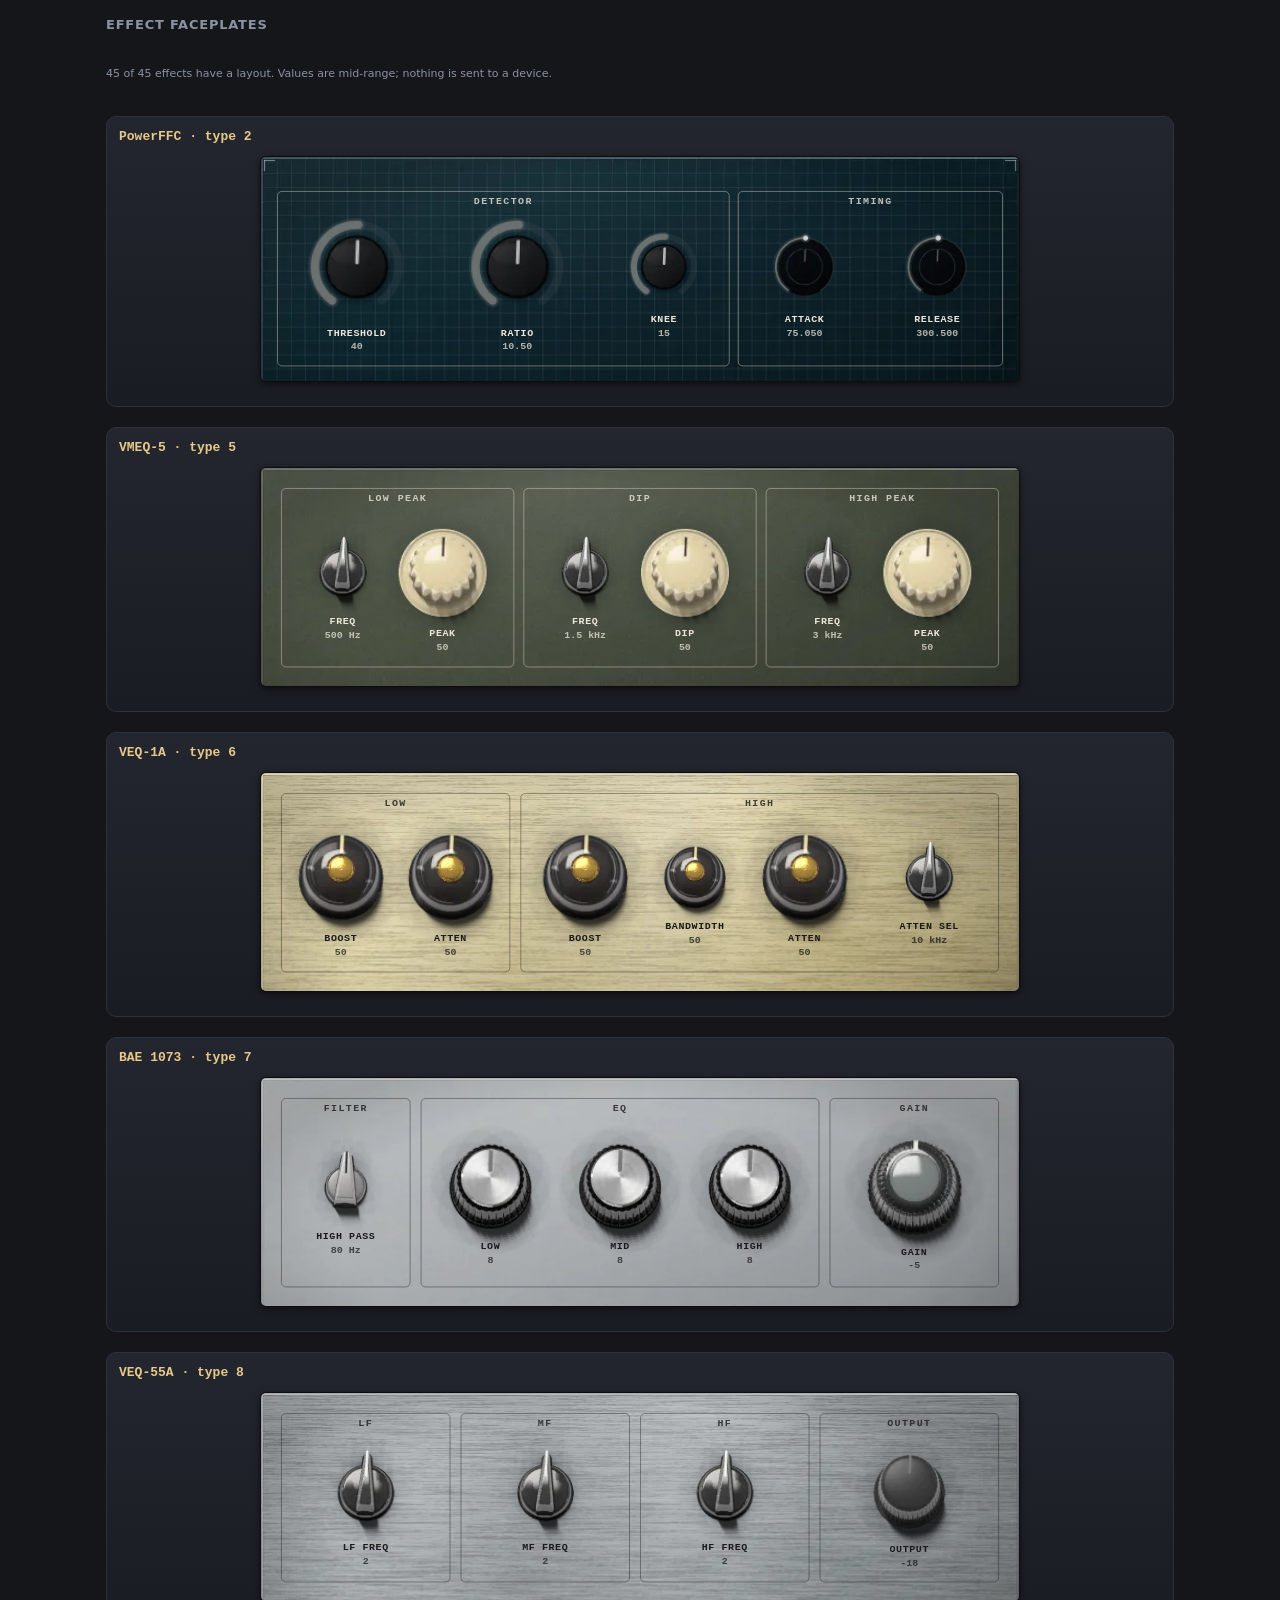
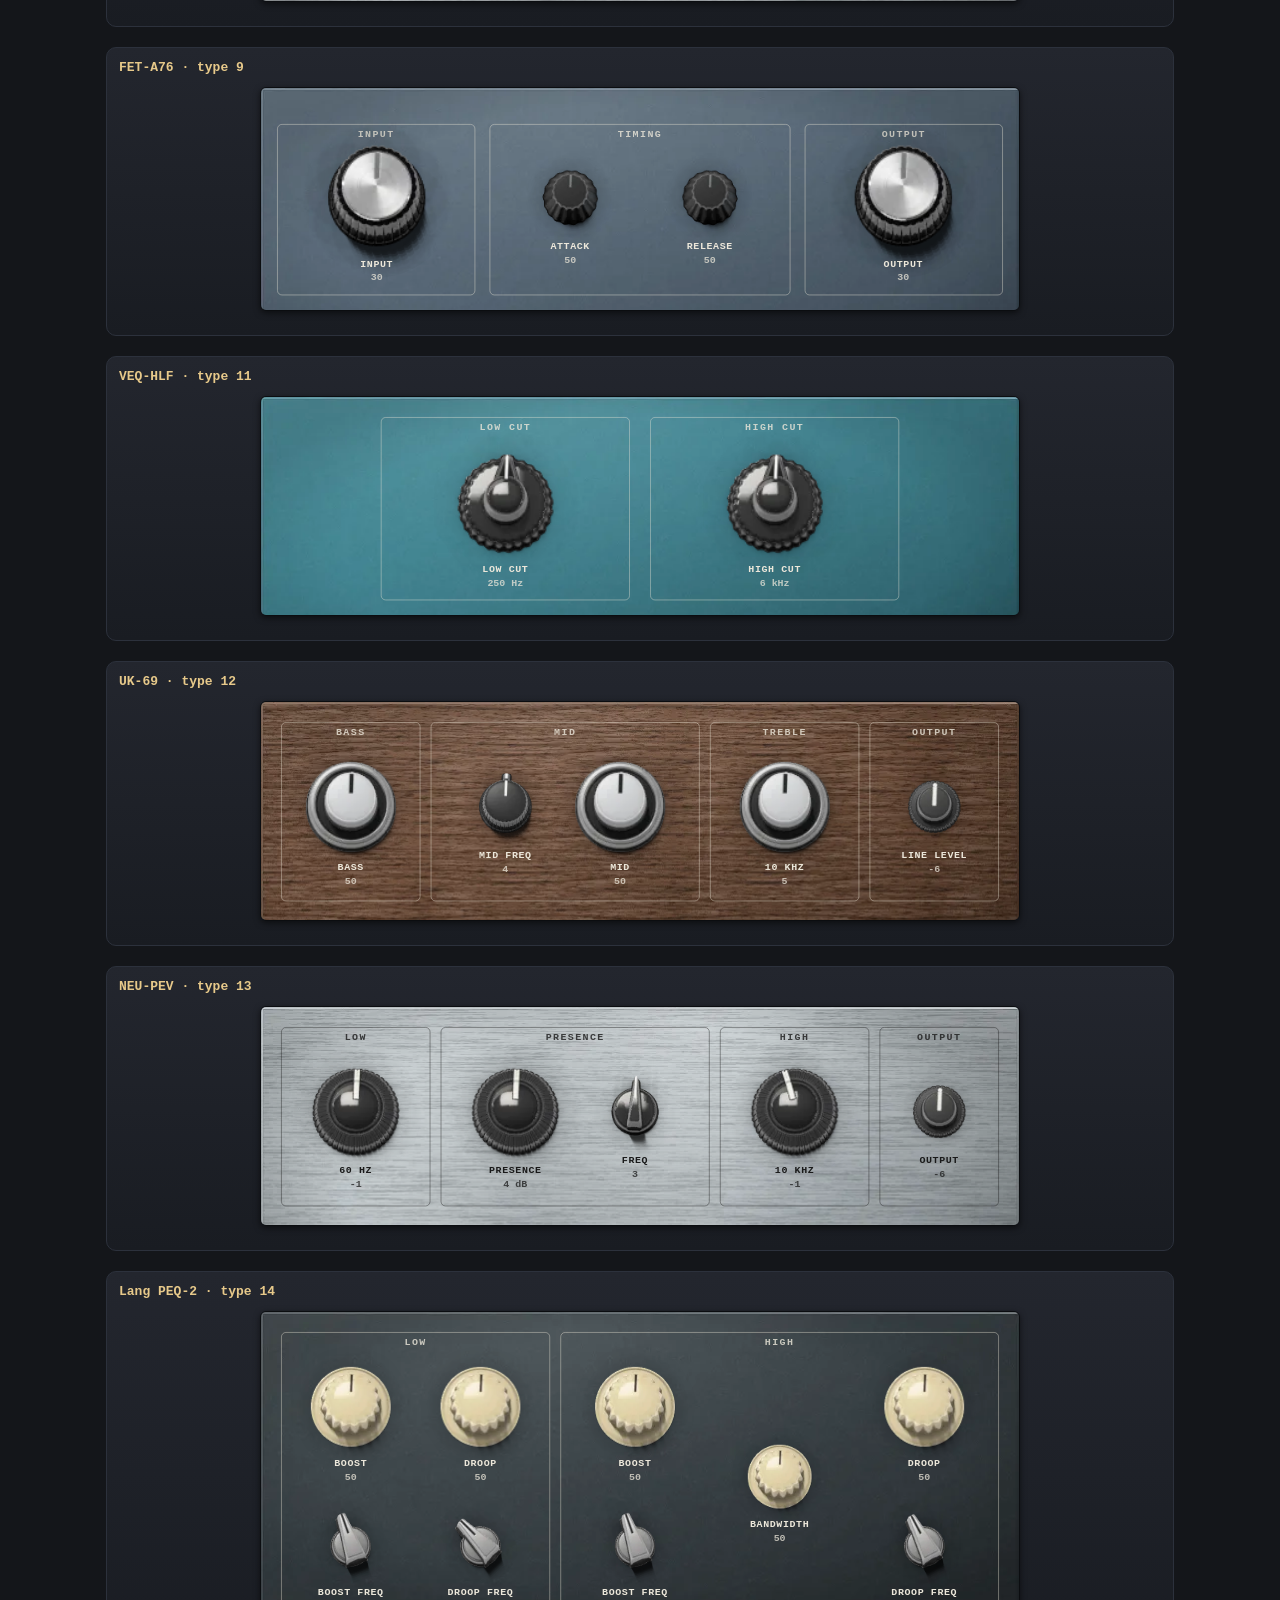
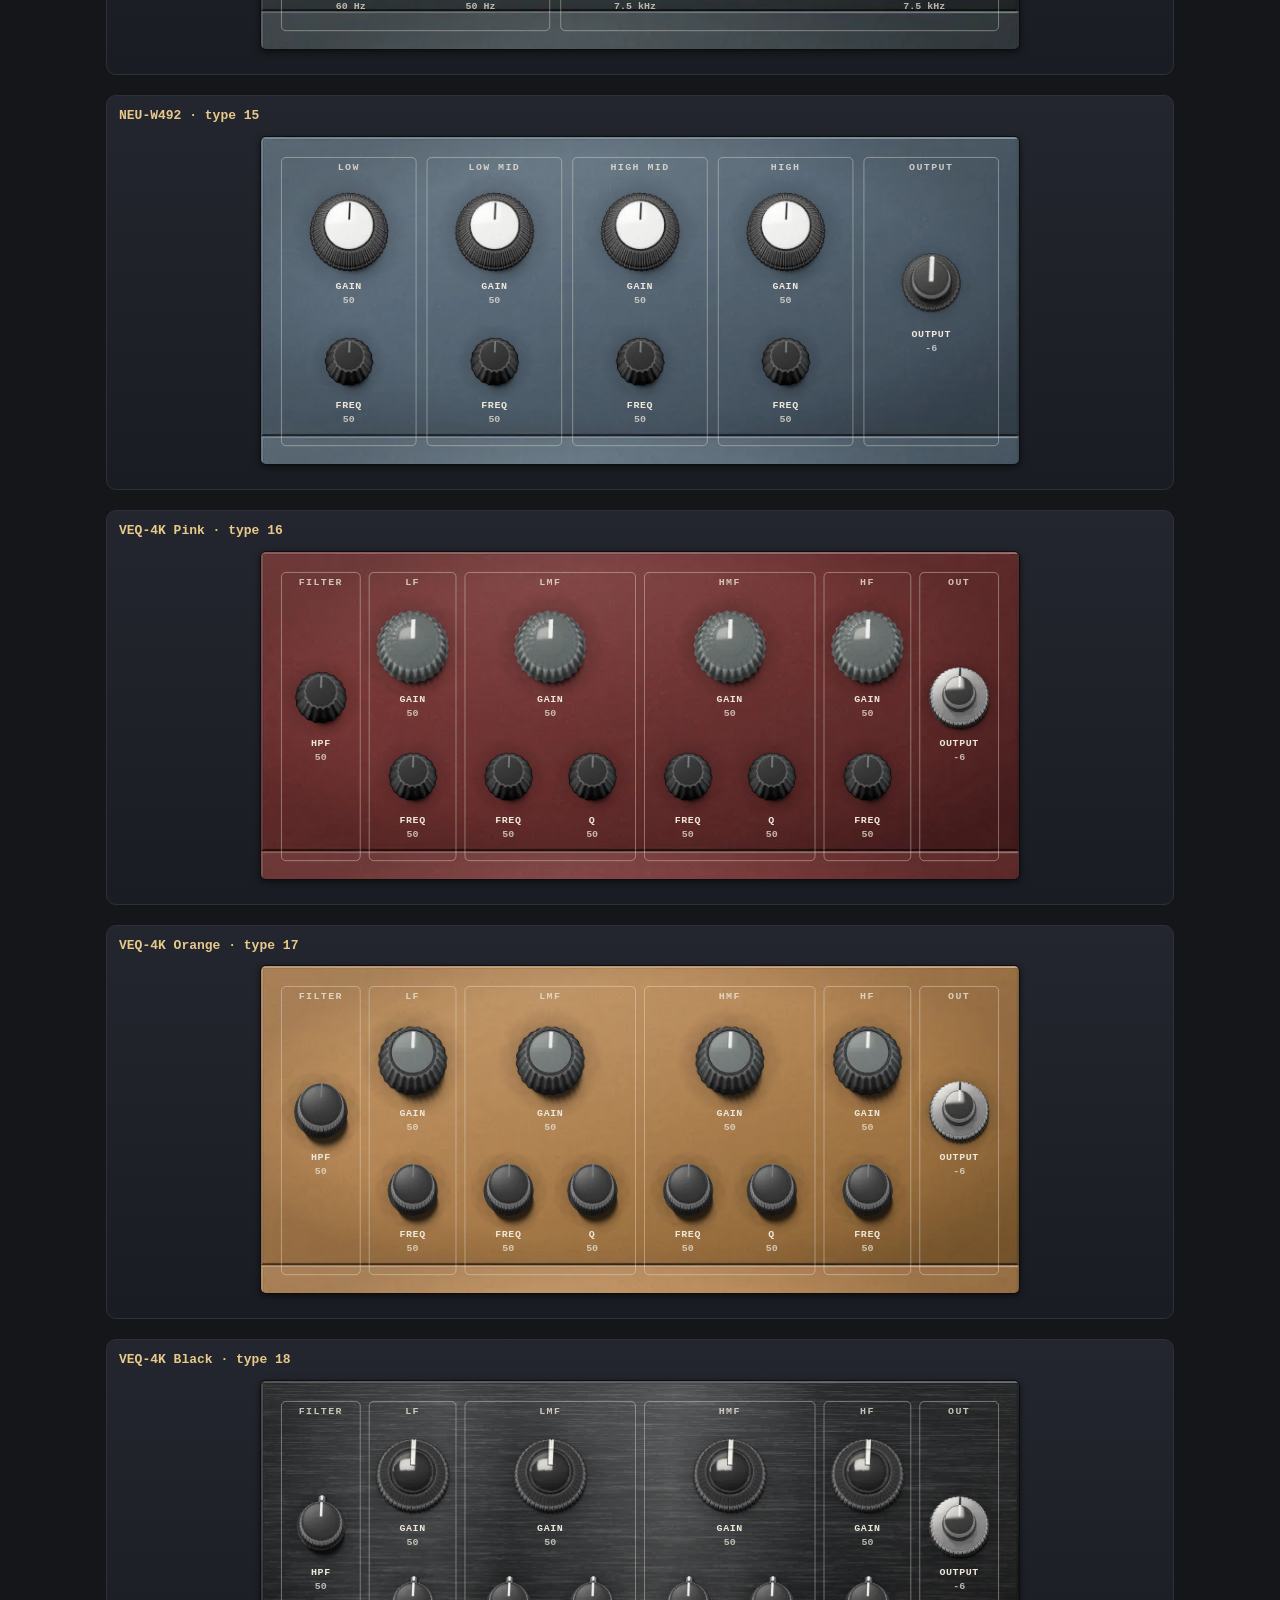
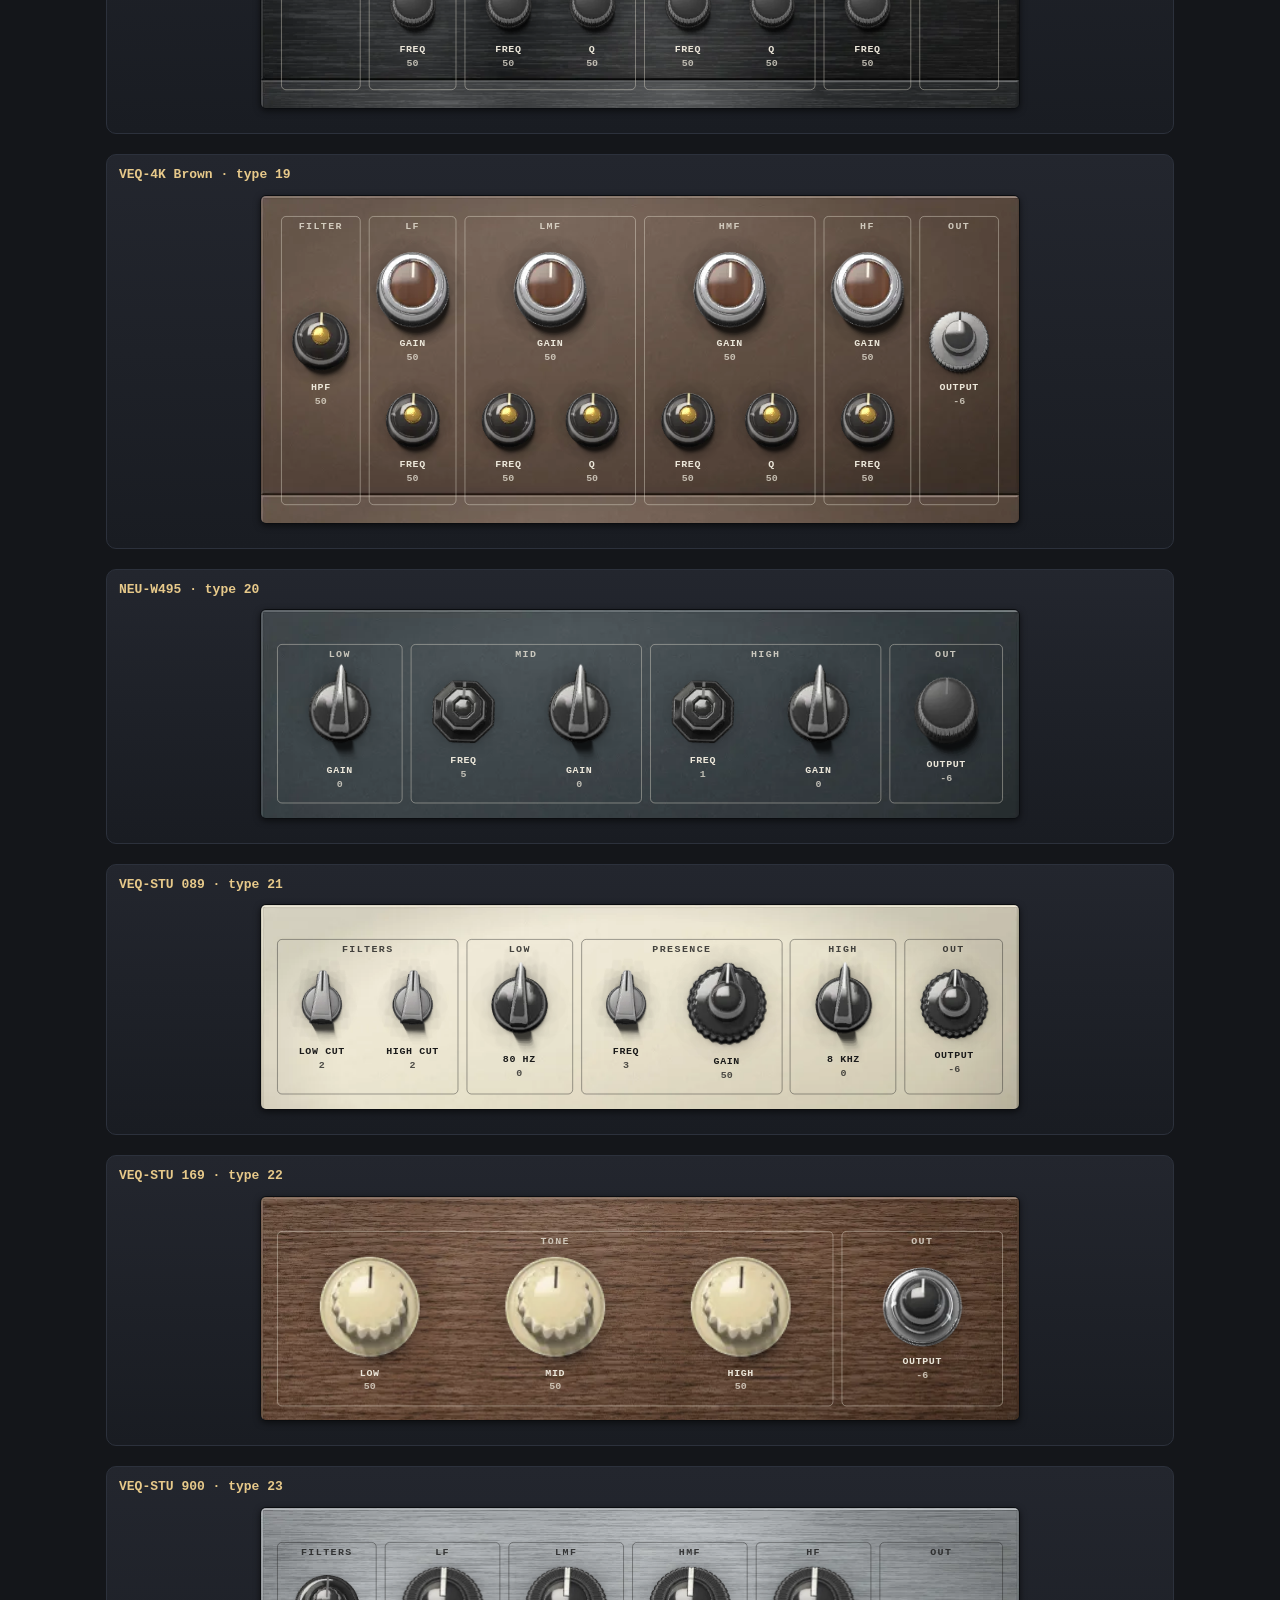
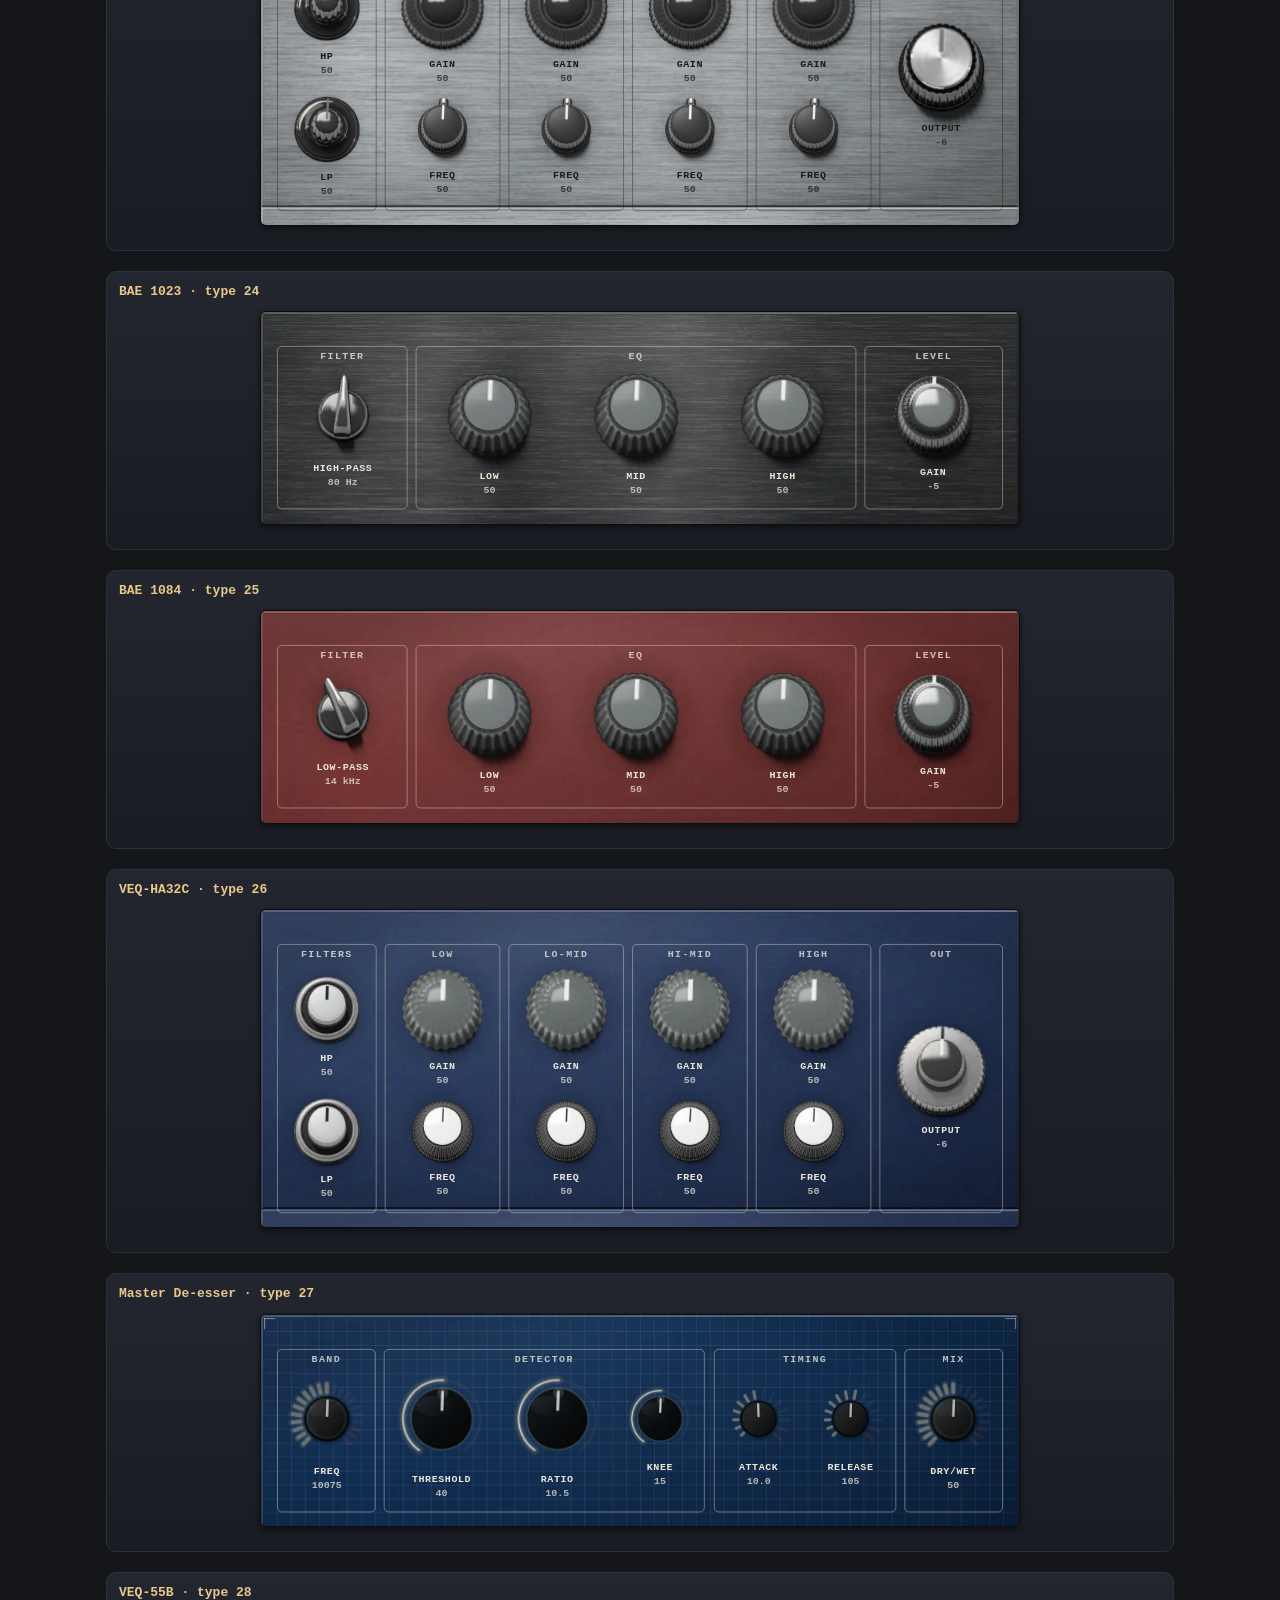
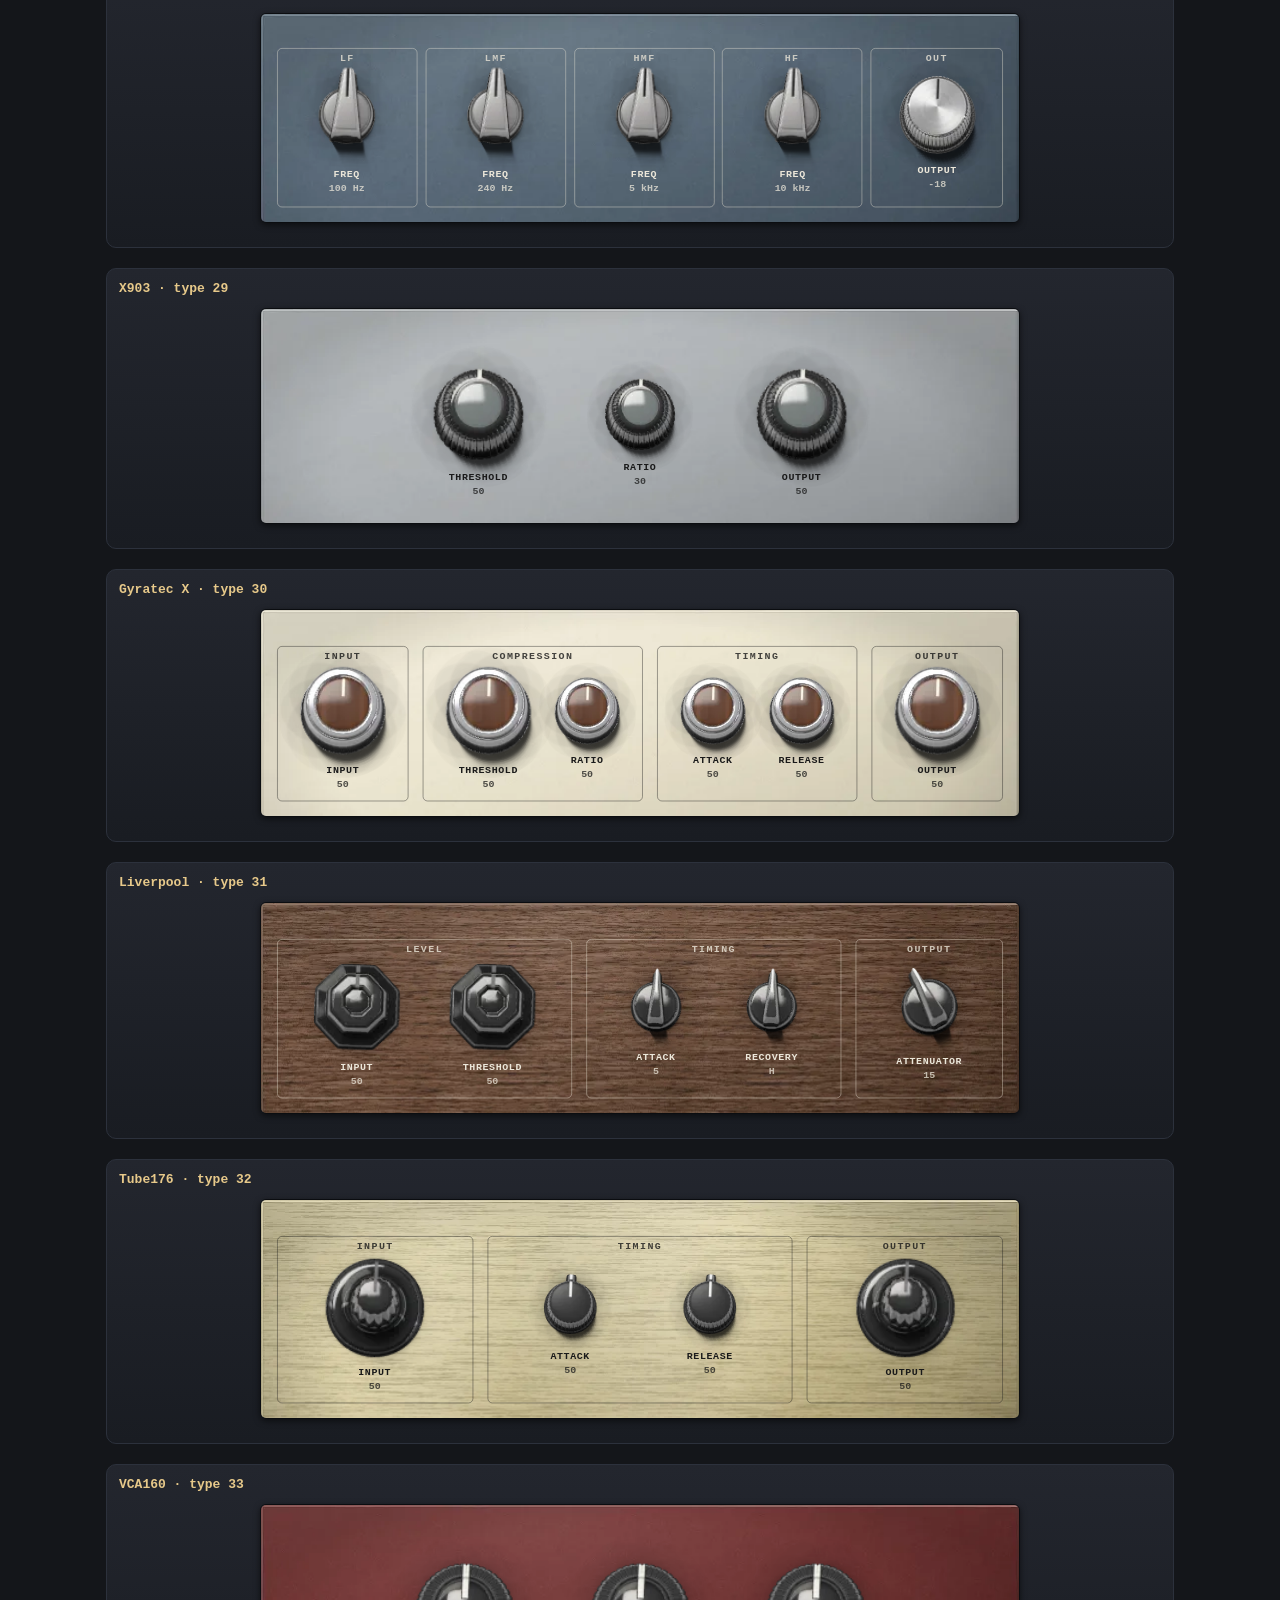
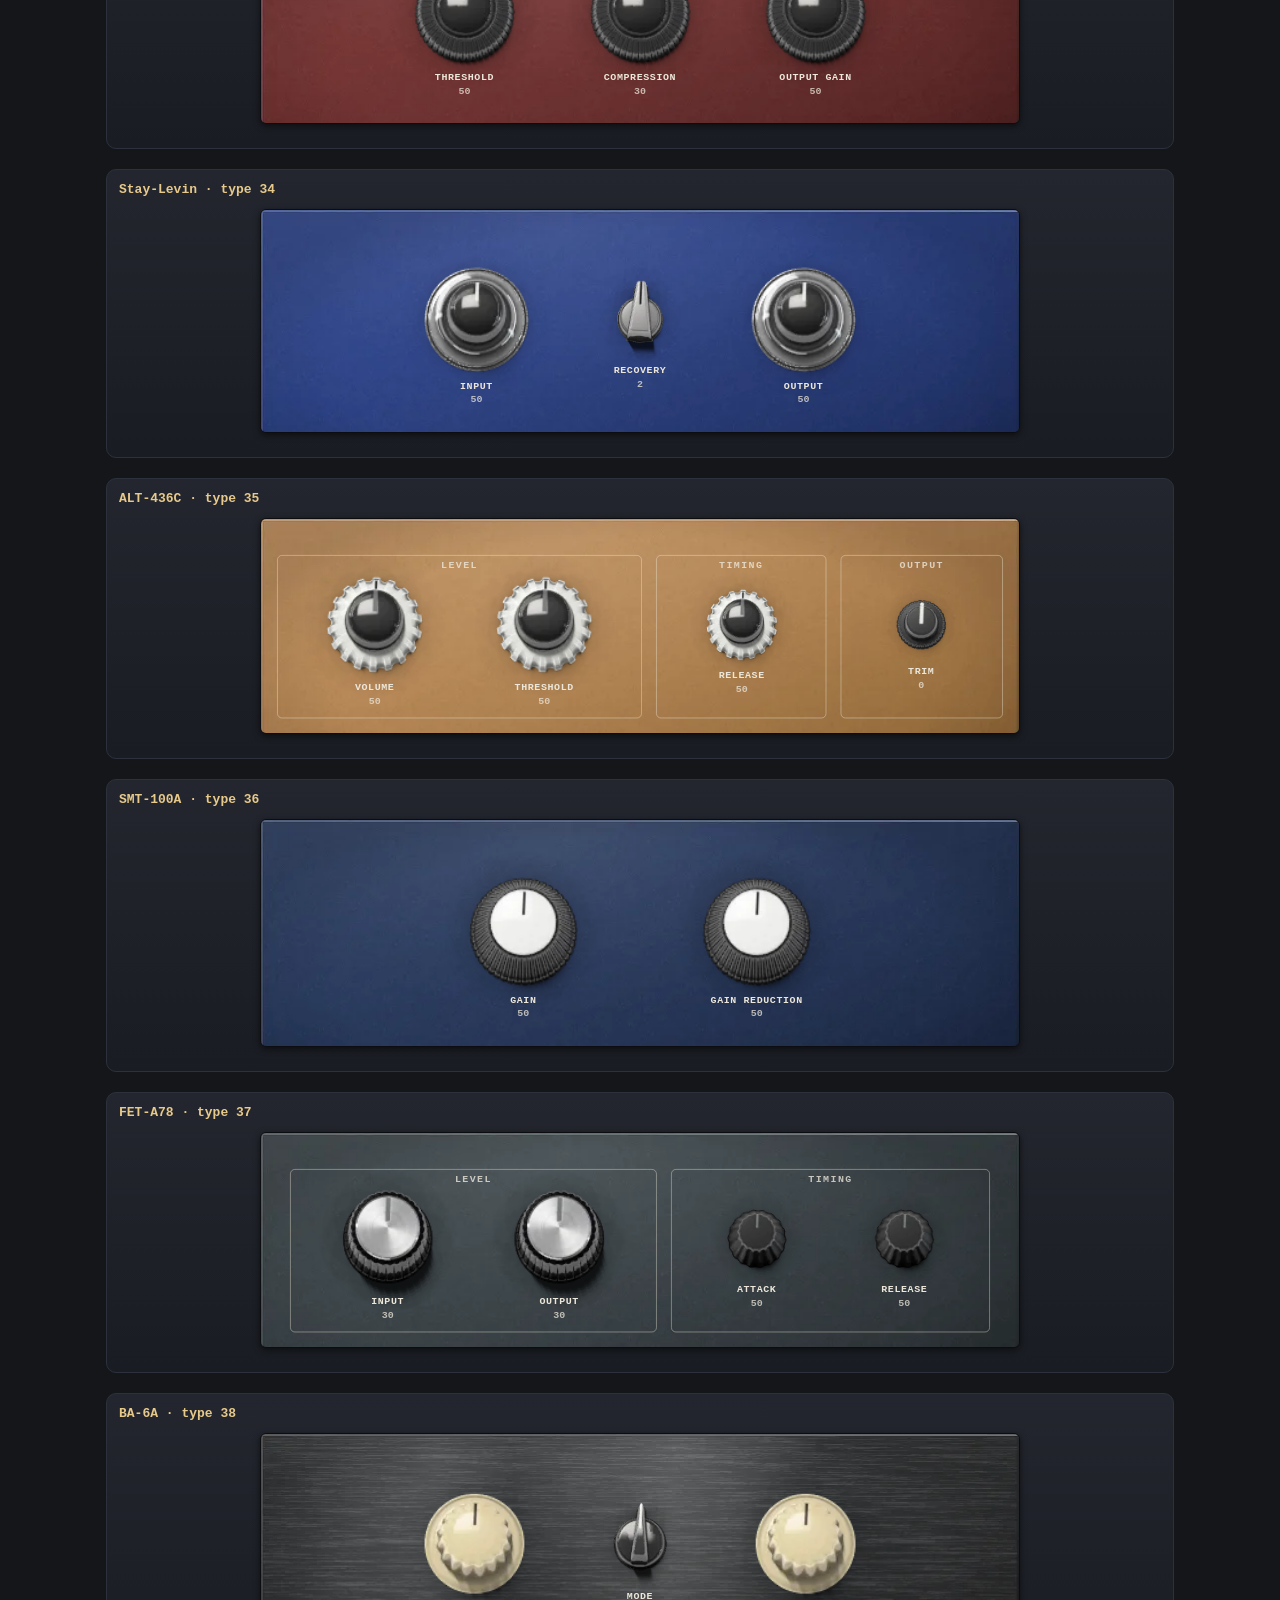
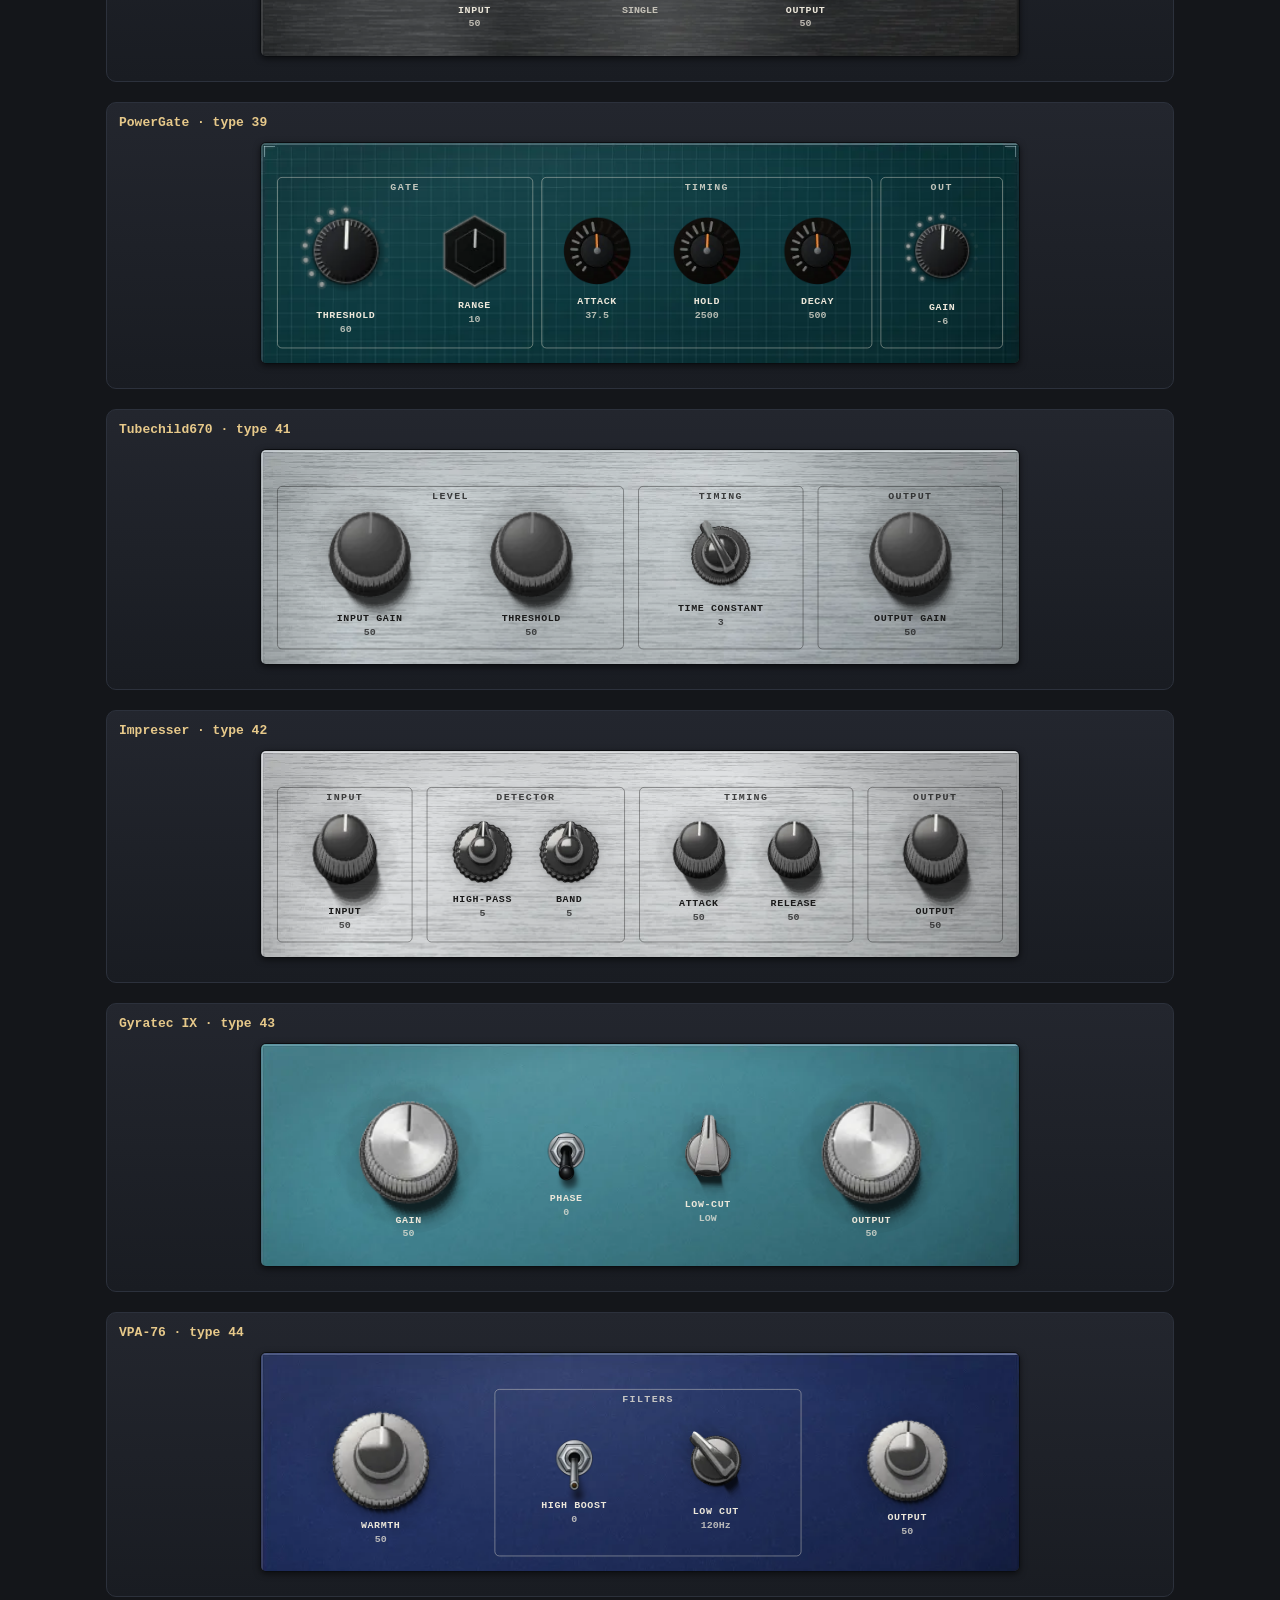
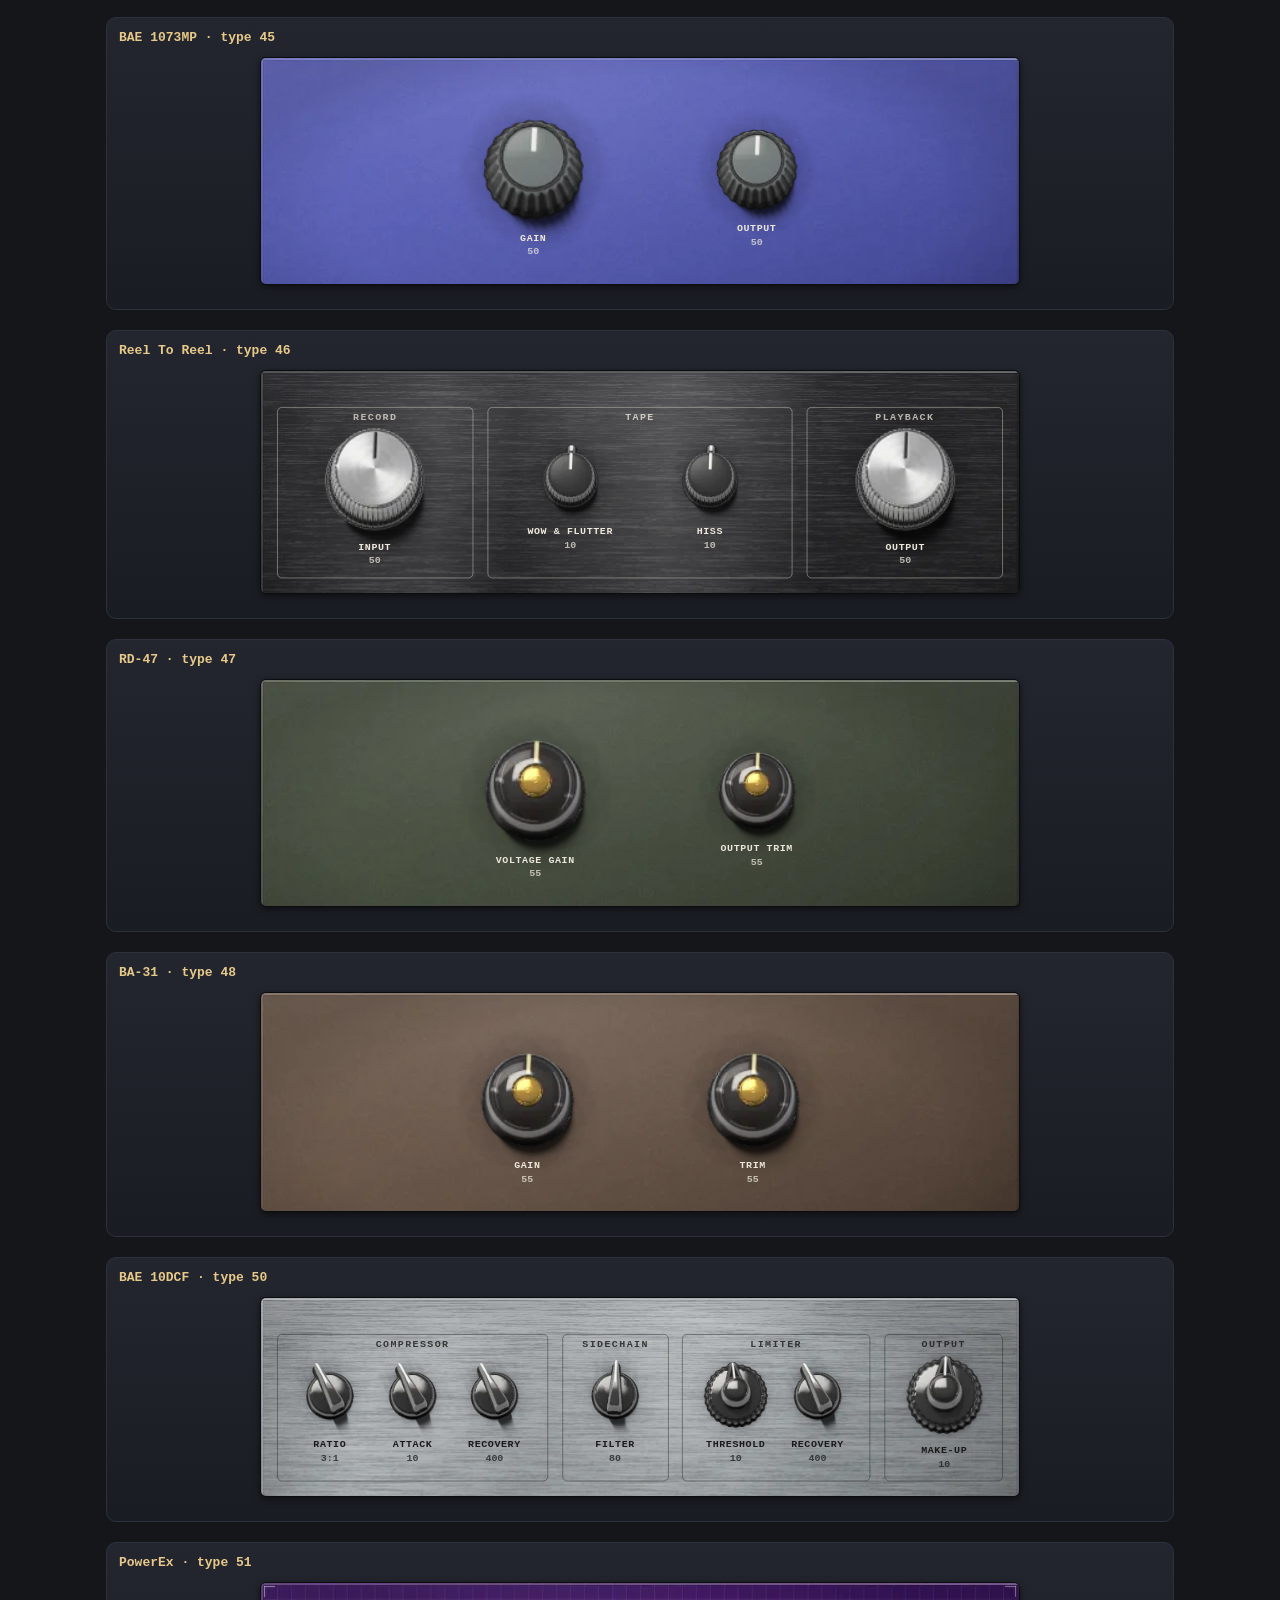
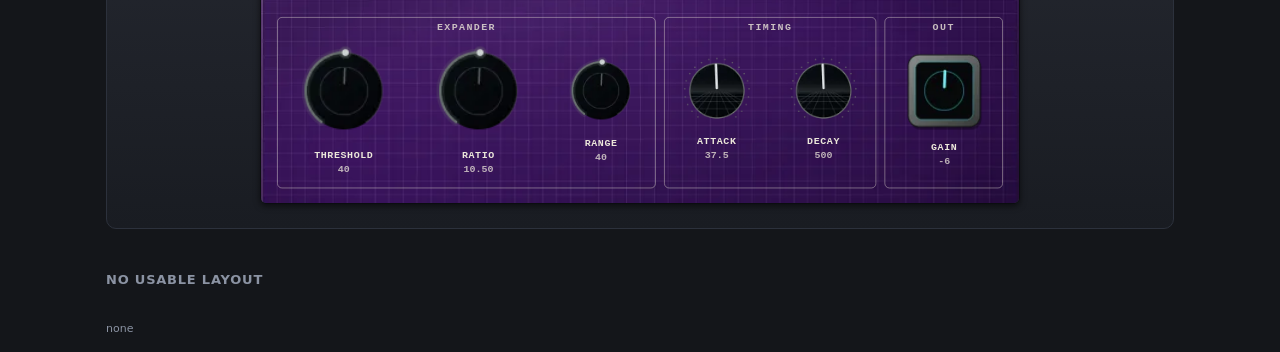
==== webui/static/faceplate/preview.html @ 8cd92158 "webui: hardware-style faceplates for the 45 mapped Discrete 4 effects Knob, switch and plate sprites" ====
<!doctype html>
<html lang="en">
<head>
<meta charset="utf-8">
<meta name="viewport" content="width=device-width, initial-scale=1">
<title>Effect faceplates preview</title>
<link rel="stylesheet" href="../app.css">
<style>
  main { max-width:1100px; margin:0 auto; padding:16px; }
  .preview-item { margin-bottom:20px; }
  .preview-item h3 small, .preview-missing { color:var(--warn); font:600 11px/1.4 ui-monospace,monospace; }
</style>
</head>
<body>
<!-- Design review without hardware: serve webui/static with any static file server and open
     faceplate/preview.html. Data: tools/make_faceplate_preview_data.py. Nothing is sent anywhere. -->
<main>
  <h2 class="sechd">Effect faceplates</h2>
  <p class="hint" id="summary">Loading…</p>
  <div id="plates"></div>
  <h2 class="sechd">No usable layout</h2>
  <p class="hint" id="missing"></p>
</main>
<script src="../ui/faceplate.js"></script>
<script>
(async () => {
  const summary = document.getElementById('summary');
  const data = await faceplateFile('preview-data.json');
  if (!data) { summary.textContent = 'preview-data.json is missing: run tools/make_faceplate_preview_data.py.'; return; }
  const missing = [];
  let drawn = 0;
  for (const effect of Object.values(data).sort((a, b) => a.type - b.type)) {
    const face = await loadFaceplate(effect.type);
    if (!face) { missing.push(`${effect.label} (${effect.type})`); continue; }
    const item = document.createElement('div');
    item.className = 'insert-params preview-item';
    item.innerHTML = '<div class="insert-params-hd"><h3></h3></div><div></div>';
    const title = item.querySelector('h3');
    title.textContent = `${face.layout.title || effect.label} · type ${effect.type}`;
    const covered = renderFaceplate(item.lastChild, face, effect.fields,
      (key, value) => { title.dataset.last = `${key} = ${value}`; });
    const left = effect.fields.filter(field => !covered.has(field.key)).map(field => field.key);
    if (left.length) {
      const note = document.createElement('small');
      note.textContent = `  not in the layout (plain knobs in the app): ${left.join(', ')}`;
      title.append(note);
    }
    document.getElementById('plates').append(item);
    drawn++;
  }
  summary.textContent = `${drawn} of ${Object.keys(data).length} effects have a layout. Values are mid-range; nothing is sent to a device.`;
  document.getElementById('missing').textContent = missing.join(' · ') || 'none';
})();
</script>
</body>
</html>
---- webui/static/app.css ----
:root { color-scheme: dark; --bg:#14161a; --panel:#1e2128; --panel2:#181b21; --line:#2c313c;
          --fg:#e7e9ee; --dim:#8b93a3; --accent:#4a9eff;
          --meter:#3ecf8e; --warn:#f1c40f; --orange:#f5911e; --clip:#ff5d5d;
          --mix1:#f5911e; --mix2:#ef72ae; --mix3:#c7d64a; --mix4:#8da4ff; }
  * { box-sizing: border-box; }
  body { margin:0; background:var(--bg); color:var(--fg);
         font:14px/1.4 system-ui,-apple-system,Segoe UI,Roboto,sans-serif; }
  header { padding:12px 16px; border-bottom:1px solid var(--line);
           display:flex; align-items:center; gap:12px; position:sticky; top:0; background:var(--bg); z-index:5; }
  header h1 { font-size:15px; margin:0; font-weight:600; }
  #status { font-size:12px; color:var(--dim); display:flex; align-items:center; gap:6px; }
  #status::before { content:""; width:8px; height:8px; border-radius:50%; background:var(--dim); }
  #status.online { color:var(--meter); }
  #status.online::before { background:var(--meter); }
  #status.offline { color:var(--clip); }
  #status.offline::before { background:var(--clip); }
  /* ---- device clock bar (sample rate + clock source, next to the gear) ---- */
  #clockbar { display:flex; align-items:center; gap:10px; flex:0 0 auto; }
  #clockbar label { display:flex; align-items:center; gap:5px; font-size:11px;
                    color:var(--dim); text-transform:uppercase; letter-spacing:.04em; }
  #clockbar select { background:#0e1116; color:var(--fg); border:1px solid var(--line);
                     border-radius:4px; padding:3px 6px; font-size:12px; cursor:pointer; }
  #clockbar select.stuck { border-color:var(--warn); color:var(--warn); }
  #messagesbtn { position:relative; border:1px solid var(--line); border-radius:4px;
                 background:#171a20; color:var(--dim); padding:4px 7px; font-size:11px; cursor:pointer; }
  #messagesbtn.has { color:var(--warn); border-color:var(--warn); }
  #messagespanel { position:fixed; z-index:30; top:44px; right:10px; width:min(440px,calc(100vw - 20px));
                   max-height:calc(100vh - 58px); overflow:auto; background:var(--panel); border:1px solid var(--line);
                   border-radius:7px; box-shadow:0 12px 32px #0009; }
  .messages-hd { display:flex; align-items:center; gap:8px; padding:9px 10px; border-bottom:1px solid var(--line); }
  .messages-hd strong { font-size:12px; } .messages-hd button { margin-left:auto; }
  .message { padding:9px 10px; border-bottom:1px solid #252a33; font-size:12px; line-height:1.45; }
  .message:last-child { border-bottom:0; } .message b { color:var(--warn); }
  .message code { display:inline-block; margin:2px 0; background:#0e1116; color:var(--fg); padding:2px 5px;
                  border-radius:3px; font:11px ui-monospace,monospace; white-space:pre-wrap; word-break:break-all; }
  /* ---- profile-driven protocol readbacks ---------------------------- */
  #readbacks { display:grid; grid-template-columns:repeat(auto-fit,minmax(270px,1fr)); gap:10px; }
  .rbcard { min-width:0; background:var(--panel2); border:1px solid var(--line); border-radius:7px; padding:10px; }
  .rbcard h3 { display:flex; align-items:baseline; gap:7px; margin:0 0 5px; color:var(--fg); font-size:12px; }
  .rbcat { color:var(--dim); font:10px ui-monospace,monospace; }
  .rbmeta { margin:0 0 8px; color:var(--dim); font:10px/1.4 ui-monospace,monospace; }
  .rbmeta .rbsafe { color:var(--meter); } .rbmeta .rbcapture { color:var(--warn); }
  .rbnote { margin:7px 0 0; color:var(--dim); font-size:10px; line-height:1.4; }
  .rbvalues { display:flex; flex-wrap:wrap; gap:4px; }
  .rbbit { display:inline-flex; align-items:center; gap:4px; padding:3px 5px; border:1px solid var(--line);
           border-radius:4px; background:#0e1116; color:var(--dim); font:10px ui-monospace,monospace; }
  .rbbit.on { color:var(--meter); border-color:#287f5a; }
  .rbtable { width:100%; border-collapse:collapse; font:10px ui-monospace,monospace; }
  .rbtable th, .rbtable td { padding:3px 4px; border-bottom:1px solid #252a33; text-align:left; }
  .rbtable th { color:var(--dim); font-weight:400; } .rbtable td { color:var(--fg); }
  .rbtable td.num { text-align:right; font-variant-numeric:tabular-nums; }
  .rbstrips { max-height:180px; overflow:auto; border:1px solid #252a33; border-radius:4px; }
  .rbstrip { display:flex; gap:7px; padding:3px 5px; border-bottom:1px solid #252a33; font:10px ui-monospace,monospace; }
  .rbstrip:last-child { border-bottom:0; } .rbstrip > b { flex:0 0 48px; color:var(--dim); font-weight:400; }
  .rbempty { color:var(--dim); }
  main { padding:16px; display:flex; flex-direction:column; gap:22px; max-width:1200px; }
  main.offline { opacity:.45; pointer-events:none; filter:grayscale(.4); }
  h2 { font-size:13px; margin:0 0 8px; color:var(--dim); text-transform:uppercase; letter-spacing:.06em; }

  /* ---- INPUTS / ADAT / S-PDIF tabs ---- */
  .tabbar { display:flex; gap:2px; margin:0 0 12px; border-bottom:1px solid var(--line); }
  /* stack the three tab panes in one grid cell so the section keeps the height
     of the tallest pane -- switching tabs no longer shifts the content below */
  .panewrap { display:grid; }
  .panewrap > [data-pane] { grid-area:1 / 1; min-width:0; }
  .panewrap > [data-pane][hidden] { display:block; visibility:hidden; pointer-events:none; }
  .tabbtn { background:none; border:0; margin:0 0 -1px; padding:7px 14px; cursor:pointer;
            font:600 13px/1 inherit; color:var(--dim); text-transform:uppercase;
            letter-spacing:.06em; border-bottom:2px solid transparent; }
  .tabbtn:hover { color:var(--fg); }
  .tabbtn.active { color:var(--fg); border-bottom-color:var(--accent); }
  .diggrid { display:grid; grid-template-columns:repeat(8,minmax(0,1fr)); gap:12px; }
  .diggrid.narrow { grid-template-columns:repeat(auto-fill,minmax(150px,190px)); }
  h3.dsub { font-size:11px; margin:18px 0 10px; color:var(--dim); text-transform:uppercase;
            letter-spacing:.06em; border-top:1px solid var(--line); padding-top:12px; }
  .pre.dig .body, .pre.dig .btns { justify-content:center; }
  .pre.dig .btns:empty { display:none; }
  /* ADAT / S-PDIF knobs run a touch smaller than the preamp knob */
  .pre.dig .knob { width:68px; height:68px; }
  .pre.dig .knob .gv b { font-size:13px; }
  .pre.dig .knob .gv small { font-size:6px; color:#aab5c2; }
  /* the dig knob's viewBox is ~23u vs the preamp's 34u, so the ring strokes
     need scaling down to read at the same visual weight */
  .pre.dig .knob .kring-band { stroke-width:0.4; }
  .pre.dig .knob .kring-fill { stroke-width:1.1; }

  /* ---- preamp strips (see assets/PreampUI.svg) ---- */
  /* fixed 8-wide: 12 preamps read as 8 top + 4 bottom so every link pair sits
     in one row (7+5 straddled pair CH7-8); ADAT view will be 8 + 8. */
  #channels { display:grid; grid-template-columns:repeat(8,minmax(0,1fr)); gap:12px; }
  /* below 8 x 140px a strip is narrower than its knob + meter and clips them:
     keep the strip width and wrap instead (small app windows, tiled layouts) */
  @media (max-width:1240px) {
    #channels { grid-template-columns:repeat(auto-fill,minmax(140px,1fr)); }
  }
  .pre { position:relative; background:linear-gradient(180deg,#23262e,#191c22); border:1px solid var(--line);
         border-radius:10px; padding:10px 10px 12px; display:flex; flex-direction:column; gap:8px; }
  .pre .top { display:flex; align-items:center; justify-content:flex-start; gap:5px;
              padding-right:32px; }   /* keeps the mode menu clear of the corner link button */
  .pre .chid { flex:0 0 auto; font:600 11px/1 ui-monospace,SFMono-Regular,Menlo,monospace; color:var(--dim); letter-spacing:.02em; }
  .pre select.mode { flex:1 1 0; width:100%; min-width:0; background:#0e1116; color:var(--fg); border:1px solid var(--line);
                     border-radius:4px; padding:2px 3px; font:600 11px/1 ui-monospace,monospace; }
  .pre select.mode:disabled { opacity:.4; cursor:default; }   /* linked -- unlink to change mode */
  .pre .body { display:flex; gap:10px; align-items:center; }
  .knob { position:relative; width:92px; height:92px; flex:0 0 auto; cursor:ns-resize; touch-action:none; user-select:none; }
  .knob svg { display:block; width:100%; height:100%; overflow:visible; }
  .knob .kbezel { fill:#fff; fill-opacity:.3; stroke:#000; stroke-width:.1; }
  .knob .kbody  { fill:#4b0404; stroke:#000; stroke-width:.1; }
  .knob .kcap   { fill:#5e0000; stroke:#000; stroke-width:.1; }
  .knob .kmark  { fill:#fff; }
  .knob .kmarkb { fill:#800000; }
  .knob [data-rot] { transition:transform .08s linear; }
  /* 1:1 while the user is dragging -- no easing lag */
  .pre.dragging .knob [data-rot],
  .pre.dragging .knob .kring-fill { transition:none; }
  /* level ring around the knob (assets/PreampUI-KNOB-level.svg) + a white arc
     that fills as the pot turns, an extra read on where the knob sits. */
  .knob .kring-band { fill:none; stroke:rgba(255,255,255,.16); stroke-width:.28; }
  .knob .kring-fill { fill:none; stroke:#fff; stroke-width:1.5; stroke-linecap:round;
                      transition:stroke-dashoffset .08s linear; }
  .knob .gv    { position:absolute; inset:0; display:flex; flex-direction:column; align-items:center; justify-content:center; pointer-events:none; }
  .knob .gv b  { font:700 17px/1 ui-monospace,monospace; color:#fff; }
  .knob .gv small { font-size:8px; color:#e7a9a9; margin-top:1px; }
  .mcol { align-self:stretch; display:flex; flex-direction:column; align-items:center; gap:4px; }
  .clipled { display:block; width:9px; height:9px; flex:0 0 auto; box-sizing:border-box;
             border:1px solid #7a4a4a; border-radius:2px; background:#1c1416; cursor:pointer;
             transition:background .1s, border-color .1s, box-shadow .1s; }
  .clipled.on { background:var(--clip); border-color:var(--clip);
                box-shadow:0 0 6px var(--clip), 0 0 2px var(--clip); }
  .vmeter { width:12px; flex:1 1 auto; min-height:64px; background:#0c0e12; border-radius:3px;
            position:relative; overflow:hidden; }
  /* Fixed colour zones along the full track (green <-12, yellow -12..-6,
     orange -6..-2, red >-2). `i` always fills the track; clip-path reveals it
     from the bottom up to the current level, so the zones never move.
     Scale is expanded toward 0 dB (see dbToPct / METER_GAMMA) -- the gradient
     stops and the fill level both go through it, so --meter-grad is built in
     JS at boot. The value here is only a fallback. */
  .vmeter > i { position:absolute; inset:0; transition:clip-path .06s linear;
                background:var(--meter-grad, linear-gradient(0deg,
                  var(--meter) 64%, var(--warn) 64%, var(--warn) 81%,
                  var(--orange) 81%, var(--orange) 93%, var(--clip) 93%)); }
  .vmeter > i.raw { background:var(--meter); }
  .pre .btns { display:flex; gap:6px; }
  .btn { flex:1; cursor:pointer; background:#0e1116; color:var(--dim); border:1px solid var(--line);
         border-radius:5px; padding:5px 4px; font:600 11px/1 ui-monospace,monospace; text-align:center; }
  .btn.on { background:var(--accent); border-color:var(--accent); color:#fff; }
  .btn.p48.on { background:#a20000; border-color:#c40000; }
  .btn:disabled { opacity:.35; cursor:not-allowed; }
  /* pair-link toggle: ONE button per linkable pair, on the first channel at its
     top-right corner (nearest the partner). broken chain when off, whole chain
     + dim white glow on. */
  .linkbtn { position:absolute; top:11px; right:4px; z-index:3; width:20px; height:19px;
             cursor:pointer; background:#141820; color:#b7bec9; border:1px solid #6b7482;
             border-radius:5px; padding:2px; display:flex; align-items:center; justify-content:center; }
  /* when linked, both strips of the pair carry a soft bar on the facing edge --
     same silver-glow language as the chain icon, so it reads as "chained", not
     "selected" (which the blue accent would imply) */
  .pre.linkstart { box-shadow:inset -3px 0 0 rgba(223,227,234,.55); }
  .pre.linkend   { box-shadow:inset  3px 0 0 rgba(223,227,234,.55); }
  .lkico { width:15px; height:15px; display:block; }
  .lkico path, .lkico line { fill:none; stroke:#c2cad5; stroke-width:2; stroke-linecap:round; stroke-linejoin:round; }
  .lkico .lk-whole { display:none; }
  .linkbtn.on { border-color:#fff0bd; background:#292317; box-shadow:0 0 0 1px rgba(255,223,139,.42), 0 0 9px rgba(255,220,126,.78), inset 0 0 7px rgba(255,235,177,.3); }
  .linkbtn.on .lkico { filter:drop-shadow(0 0 3px rgba(255,255,255,.95)) drop-shadow(0 0 6px rgba(255,220,126,.9)); }
  .linkbtn.on .lkico path, .linkbtn.on .lkico line { stroke:#fffdf1; }
  .linkbtn.on .lkico .lk-broken { display:none; }
  .linkbtn.on .lkico .lk-whole  { display:inline; }
  /* emuMic (mic modeling), preamps 5-12 (EMU button is Mic-mode-gated) */
  .btn.emubtn { flex:0 0 auto; letter-spacing:.02em; }
  .btn.emubtn.on { background:#3a2a08; border-color:#c98a1e; color:#f5d18a; }
  /* floating, draggable, non-blocking settings panel */
  #emumodal { position:fixed; top:66px; right:18px; z-index:50; width:320px; max-width:calc(100vw - 24px);
              background:var(--panel); color:var(--fg); border:1px solid var(--line);
              border-radius:10px; overflow:hidden; box-shadow:0 18px 50px rgba(0,0,0,.5); }
  #emumodal[hidden] { display:none; }
  #emumodal .modal { display:block; }
  #emumodal .modal-hd { display:flex; align-items:center; justify-content:space-between;
                        padding:9px 12px; border-bottom:1px solid var(--line); font-weight:600; font-size:13px;
                        cursor:move; user-select:none; touch-action:none; background:var(--panel2); }
  #emumodal .modal-x { background:none; border:0; color:var(--dim); font-size:20px; line-height:1;
                       cursor:pointer; padding:0 4px; }
  #emumodal .modal-bd { padding:12px; display:flex; flex-direction:column; gap:10px; }
  #emumodal .mrow { display:flex; align-items:center; gap:10px; }
  #emumodal .mrow > span:first-child { width:78px; flex:0 0 auto; color:var(--dim); font-size:12px; }
  #emumodal .mrow select { flex:1 1 0; min-width:0; background:#0e1116; color:var(--fg);
                           border:1px solid var(--line); border-radius:5px; padding:4px 6px; font:12px ui-monospace,monospace; }
  #emumodal .mrow input[type=range] { flex:1 1 0; min-width:0; accent-color:#c98a1e; }
  #emumodal .mrow .patval { flex:0 0 auto; width:52px; text-align:right; font:12px ui-monospace,monospace; }
  #emumodal .mrow .btn { flex:0 0 auto; width:56px; }
  #emumodal .mrow .btn.on { background:#3a2a08; border-color:#c98a1e; color:#f5d18a; }
  #emumodal .hint { margin:0; padding:0 12px 12px; font-size:11px; color:var(--dim); }

  /* ---- settings gear + panel (Line Out / Reamp output levels) ---- */
  #gearbtn { margin-left:14px; flex:0 0 auto; background:none; border:0; padding:3px; cursor:pointer;
             color:var(--dim); display:flex; align-items:center; line-height:0; }
  #gearbtn:hover, #gearbtn.on { color:var(--fg); }
  #gearbtn svg { width:19px; height:19px; display:block; }
  #settings { position:fixed; top:52px; right:16px; z-index:50; width:280px; max-width:calc(100vw - 24px);
              background:var(--panel); color:var(--fg); border:1px solid var(--line);
              border-radius:10px; overflow:hidden; box-shadow:0 18px 50px rgba(0,0,0,.5); }
  #settings[hidden] { display:none; }
  #settings .modal-hd { display:flex; align-items:center; justify-content:space-between;
                        padding:9px 12px; border-bottom:1px solid var(--line); font-weight:600; font-size:13px;
                        cursor:move; user-select:none; touch-action:none; background:var(--panel2); }
  #settings .modal-x { background:none; border:0; color:var(--dim); font-size:20px; line-height:1;
                       cursor:pointer; padding:0 4px; }
  #settings .modal-bd { padding:8px 12px 10px; display:flex; flex-direction:column; }
  #settings .strip, #settings .sgroup { background:none; border:0; padding:8px 0; border-top:1px solid var(--line); }
  #settings .modal-bd > :first-child { border-top:0; }
  #settings .strip h3, #settings .sgroup h3 { margin:0 0 6px; font-size:11px; color:var(--dim); text-transform:uppercase; letter-spacing:.05em; }
  #settings .strip .row, #settings .srow { display:flex; align-items:center; gap:8px; margin:3px 0; }
  #settings .srow > span:first-child { flex:0 0 74px; color:var(--dim); font-size:12px; }
  #settings .srow select { flex:1 1 0; min-width:0; background:#0e1116; color:var(--fg);
                           border:1px solid var(--line); border-radius:5px; padding:3px 6px; font:12px ui-monospace,monospace; }
  #settings .srow input[type=range] { flex:1 1 0; min-width:0; accent-color:var(--accent); }
  #settings .srow .btn { flex:0 0 auto; width:52px; }
  #settings .strip .val, #settings .srow .val { flex:0 0 auto; width:46px; text-align:right; font:11px ui-monospace,monospace; color:var(--dim); }
  #settings .strip .row .btn { flex:0 0 auto; width:52px; margin-left:auto; }

  /* ---- meter-frame debug (?meterdebug=1) ---- */
  .mdbgh { font:600 11px/1 ui-monospace,monospace; color:var(--dim); margin:12px 0 5px; }
  #mdbg, #mdbg73 { display:grid; grid-template-columns:repeat(auto-fill,minmax(84px,1fr)); gap:4px;
          font:11px/1.3 ui-monospace,monospace; }
  #mdbg .b, #mdbg73 .b { background:#0e1116; border:1px solid var(--line); border-radius:4px; padding:4px 6px; }
  #mdbg .b.move, #mdbg73 .b.move { border-color:var(--meter); box-shadow:0 0 0 1px var(--meter) inset; }
  #mdbg .b .o, #mdbg73 .b .o { color:var(--dim); }
  #mdbg .b .v, #mdbg73 .b .v { color:var(--fg); font-weight:700; float:right; }
  #mdbg .b .bar, #mdbg73 .b .bar { height:3px; margin-top:3px; background:var(--meter); border-radius:2px; }

  /* ---- generic strip grids (buses) ---- */
  .grid { display:grid; grid-template-columns:repeat(auto-fill,minmax(160px,1fr)); gap:10px; }
  .strip { background:var(--panel); border:1px solid var(--line); border-radius:8px;
           padding:10px; display:flex; flex-direction:column; gap:8px; }
  .strip h3 { margin:0; font-size:12px; color:var(--dim); font-weight:600; letter-spacing:.04em; }
  .row { display:flex; align-items:center; gap:6px; min-width:0; }
  .row label { font-size:11px; color:var(--dim); width:38px; flex:0 0 auto; }
  /* a range input carries an intrinsic min-width; without min-width:0 it won't
     shrink and shoves .val outside the strip's padding box */
  input[type=range] { flex:1 1 0; min-width:0; accent-color:var(--accent); }
  .val { font-variant-numeric:tabular-nums; font-size:11px; color:var(--dim);
         flex:0 0 auto; width:52px; text-align:right; }

  /* ---- monitor rotary (MONITOR A / B): pure-SVG lit knob, monKnobSVG() ---- */
  .strip.mon { align-items:center; gap:4px; }
  .vknob { width:88px; height:88px; margin:2px 0 0;
           cursor:ns-resize; touch-action:none; user-select:none; }
  .vknob:focus-visible { outline:2px solid var(--accent); outline-offset:3px; border-radius:50%; }
  .vknob .vk2 { display:block; width:100%; height:100%; overflow:visible; }
  /* only the indicator group turns -- the filter-lit face is static, so its
     render is cached and the light source doesn't spin with the knob */
  .vknob .vk2 [data-rot] { transition:transform .08s linear; }
  .strip.mon.dragging .vknob .vk2 [data-rot] { transition:none; }
  .vval { width:auto; text-align:center; }
  .vbtns { display:flex; gap:4px; width:100%; }
  .vbtns .btn { padding:5px 2px; font-size:10px; }
  .output-meter { display:flex; align-items:flex-end; justify-content:center; gap:2px;
                  width:22px; height:42px; padding:2px; box-sizing:border-box;
                  border:1px solid #303641; border-radius:2px; background:#0c0e12; }
  .output-meter > i { position:relative; display:block; width:6px; height:100%; min-height:0;
                      border-radius:1px; background:var(--meter); transition:height .08s linear; }
  .output-meter > i.unavailable { height:0 !important; }
  .output-meter > i.peak { background:var(--warn); }
  .output-meter > i.raw { background:var(--meter); }
  .output-meter-wrap { display:flex; flex-direction:column; align-items:center; gap:2px; }
  .output-meter-label { color:var(--dim); font:8px/1 ui-monospace,monospace; }

  /* ---- routing + mixer panels ---- */
  .route-pane-actions { display:flex; justify-content:flex-end; margin-bottom:8px; }
  /* ---- routing matrix (per-destination grid) ---- */
  .rtop { display:flex; align-items:center; gap:16px; margin-bottom:8px; flex-wrap:wrap; }
  .rviews { display:flex; border:1px solid var(--line); border-radius:6px; overflow:hidden; }
  .rvbtn { background:#0e1116; color:var(--dim); border:0; padding:5px 12px; cursor:pointer;
           font:600 12px/1 ui-monospace,monospace; }
  .rvbtn.on { background:var(--accent); color:#fff; }
  .rvbtn:disabled { cursor:default; opacity:.55; }
  .rmxwrap { overflow:auto; max-height:66vh; border:1px solid var(--line); border-radius:8px; }
  .rdtitle { display:flex; align-items:center; gap:14px; padding:6px 10px; font-size:11px;
             color:var(--dim); background:var(--panel2); border-bottom:1px solid var(--line);
             position:sticky; left:0; z-index:5; }
  .rdtitle .rdsel { display:flex; align-items:center; gap:6px; color:var(--fg);
                    font:600 12px/1 ui-monospace,monospace; }
  .rdtitle select { background:#0e1116; color:var(--fg); border:1px solid var(--line); border-radius:5px;
                    padding:3px 6px; font:12px ui-monospace,monospace; }
  .rdtitle .rdmeta { color:var(--dim); }
  .rdtitle b { color:var(--fg); }
  .rmx { border-collapse:separate; border-spacing:0; font:11px ui-monospace,monospace; }
  .rmx th, .rmx td { border-right:1px solid var(--line); border-bottom:1px solid var(--line); }
  .rmx thead th { position:sticky; top:0; z-index:3; background:var(--panel2); color:var(--dim);
                  padding:2px 3px; text-align:center; min-width:24px; white-space:nowrap; }
  .rmx thead th .cn { display:block; font-weight:700; color:var(--fg); font-size:10px; }
  .rmx thead th .cs { display:block; font-size:8px; opacity:.85; font-weight:400; letter-spacing:-.02em; }
  .rmx th.cnr { left:0; z-index:4; min-width:82px; text-align:left; color:var(--dim); font-weight:400; }
  .rmx tbody th.k { position:sticky; left:0; z-index:2; background:var(--panel2);
                    text-align:right; padding:2px 6px 2px 4px; white-space:nowrap; font-size:10px; }
  .rmx tr.grp th { position:sticky; left:0; z-index:2; background:var(--panel); padding:0; }
  .rmx tr.grp .grph { display:flex; align-items:center; }
  .rmx tr.grp .gtog { flex:1; background:none; border:0; color:var(--fg); text-align:left;
                      padding:5px 8px; cursor:pointer; font:600 11px/1 ui-monospace,monospace;
                      display:flex; align-items:center; gap:6px; }
  .rmx tr.grp .tw { width:9px; color:var(--dim); }
  .rmx tr.grp .gc { margin-left:auto; color:var(--dim); font-weight:400; }
  .rmx tr.grp .gc.has { color:var(--accent); }
  .rmx tr.grp .gop { flex:0 0 auto; margin:0 6px; background:#0e1116; border:1px solid var(--line);
                     color:var(--dim); border-radius:4px; padding:2px 7px; cursor:pointer;
                     font:600 10px/1 ui-monospace,monospace; }
  .rmx tr.grp .gop:hover { color:var(--fg); border-color:var(--accent); }
  .rmx td.c { width:22px; height:18px; text-align:center; cursor:pointer; background:#0e1116; position:relative; }
  .rmx td.c:hover { background:#1a1f27; }
  .rmx td.c.on::after { content:''; position:absolute; inset:5px; border-radius:50%; background:currentColor; }
  .rmx tr.fam-pre,   .cs.fam-pre   { color:#43c96a; }
  .rmx tr.fam-emu,   .cs.fam-emu   { color:#93e0b4; }
  .rmx tr.fam-play,  .cs.fam-play  { color:#4a9eff; }
  .rmx tr.fam-adat,  .cs.fam-adat  { color:#e05561; }
  .rmx tr.fam-afx,   .cs.fam-afx   { color:#b07cff; }
  .rmx tr.fam-sur,   .cs.fam-sur   { color:#38c6c0; }
  .rmx tr.fam-osc,   .cs.fam-osc   { color:#8b93a3; }
  .rmx tr.fam-spdif, .cs.fam-spdif { color:#5ad0e6; }
  .rmx tr.fam-mix1, .cs.fam-mix1 { color:var(--mix1); }
  .rmx tr.fam-mix2, .cs.fam-mix2 { color:var(--mix2); }
  .rmx tr.fam-mix3, .cs.fam-mix3 { color:var(--mix3); }
  .rmx tr.fam-mix4, .cs.fam-mix4 { color:var(--mix4); }
  .rmx tr.fam-mute,  .cs.fam-mute  { color:#6b7280; }
  .rmx td.c.pending::after { content:''; position:absolute; inset:5px; border-radius:50%;
                             background:currentColor; animation:rpulse .4s ease-in-out infinite alternate; }
  @keyframes rpulse { from { opacity:.45 } to { opacity:1 } }
  .rmx td.c.flash-ok      { box-shadow:inset 0 0 0 2px #3ecf8e; }
  .rmx td.c.flash-differ  { box-shadow:inset 0 0 0 2px var(--clip); }
  .rmx td.c.flash-timeout { box-shadow:inset 0 0 0 2px var(--dim); }

  /* ---- routing grid (FROM / TO) ---- */
  .rpbwrap { border:1px solid var(--line); border-radius:8px; padding:10px; }
  .pbhint { margin:0 0 8px; font-size:11px; color:var(--dim); } .pbhint b { color:var(--fg); }
  .rgscroll { overflow-x:auto; }
  .rgsec { margin-bottom:12px; } .rgsec:last-child { margin-bottom:0; }
  .rgsectitle { font:600 10px/1 ui-monospace,monospace; color:var(--dim); text-transform:uppercase;
                letter-spacing:.06em; margin:0 0 4px 92px; }
  .rgrow { display:flex; align-items:stretch; gap:3px; margin-bottom:3px; width:max-content; }
  .rglbl { flex:0 0 88px; position:sticky; left:0; z-index:2; background:var(--panel2);
           border:1px solid var(--line); border-radius:3px; display:flex; align-items:center;
           justify-content:flex-end; text-align:right; padding:0 6px; gap:4px;
           font:600 10px/1.1 ui-monospace,monospace; color:var(--dim); cursor:grab;
           user-select:none; touch-action:none; }
  .rglbl.rgmute { color:#8b93a3; }
  .rglbl:hover { border-color:var(--accent); color:var(--fg); }
  .rgcells { --rg-cell-width:26px; display:flex; gap:3px; }
  .rgspacer { flex:0 0 var(--rg-cell-width); pointer-events:none; }
  .rgc { --c:#8b93a3; flex:0 0 auto; width:var(--rg-cell-width); padding:0 2px; height:22px; border-radius:3px;
         box-sizing:border-box; overflow:hidden; white-space:nowrap;
         border:1px solid color-mix(in srgb, var(--c) 38%, transparent);
         background:color-mix(in srgb, var(--c) 15%, #0d1016); color:var(--c);
         font:700 9px/1 ui-monospace,monospace; display:flex; align-items:center; justify-content:center;
         cursor:grab; user-select:none; touch-action:none; }
  .rgc.rgto { font-weight:600; }
  .rgc.fam-none { --c:#3a3f49; background:#0d1016; }
  .rgc:hover { outline:1px solid var(--accent); outline-offset:-1px; }
  .rgc.fam-pre{--c:#43c96a} .rgc.fam-emu{--c:#93e0b4} .rgc.fam-play{--c:#4a9eff} .rgc.fam-adat{--c:#e05561}
  .rgc.fam-afx{--c:#b07cff} .rgc.fam-sur{--c:#38c6c0} .rgc.fam-osc{--c:#8b93a3}
  .rgc.fam-spdif{--c:#5ad0e6} .rgc.fam-mix1{--c:var(--mix1)} .rgc.fam-mix2{--c:var(--mix2)}
  .rgc.fam-mix3{--c:var(--mix3)} .rgc.fam-mix4{--c:var(--mix4)} .rgc.fam-mute{--c:#6b7280}
  .rgc.fam-unknown{--c:#a07b45}
  .rglbl.fam-pre{color:#43c96a} .rglbl.fam-emu{color:#93e0b4} .rglbl.fam-play{color:#4a9eff} .rglbl.fam-adat{color:#e05561}
  .rglbl.fam-afx{color:#b07cff} .rglbl.fam-sur{color:#38c6c0} .rglbl.fam-osc{color:#8b93a3}
  .rglbl.fam-spdif{color:#5ad0e6} .rglbl.fam-mix{color:#f5911e}
  .rgc.rgdrag, .rglbl.rgdrag { opacity:.35; }
  .rgdrop { outline:1px dashed var(--dim); outline-offset:-1px; }
  .rgover { outline:2px solid var(--accent) !important; outline-offset:-1px; }
  .rgc.rgarmed, .rglbl.rgarmed { outline:2px solid var(--accent); outline-offset:-1px;
                                 background:color-mix(in srgb, var(--accent) 22%, #0d1016); }
  .rgc.rgpending { box-shadow:inset 0 0 0 2px var(--accent); animation:rpulse .4s ease-in-out infinite alternate; }
  .rgc.rgflash-ok { box-shadow:inset 0 0 0 2px #3ecf8e; }
  .rgc.rgflash-differ { box-shadow:inset 0 0 0 2px var(--clip); }
  .rgc.rgflash-timeout { box-shadow:inset 0 0 0 2px var(--dim); }

  /* ---- section header and routing pane controls ---- */
  h2.sechd { display:flex; align-items:center; gap:10px; }
  .secbtns { margin-left:auto; display:flex; gap:6px; }
  .secbtn { background:#0e1116; border:1px solid var(--line); color:var(--dim); border-radius:5px;
            padding:3px 8px; cursor:pointer; font:600 11px/1 ui-monospace,monospace;
            display:inline-flex; align-items:center; gap:5px; }
  .secbtn svg { width:13px; height:13px; }
  .secbtn:hover { color:var(--fg); border-color:var(--accent); }
  .secbtn.on { color:var(--fg); border-color:var(--accent); background:#14202c; }
  .secbtn.secmin { width:26px; justify-content:center; font-size:14px; padding:3px 0; }
  .secbody.min { display:none; }

  /* the pop-out routing window renders #rpb straight into its own <body> */
  body > .rpbwrap { border:0; padding:0; }
  .pbghost { position:fixed; z-index:200; transform:translate(-50%,-160%); pointer-events:none;
             border:1px solid var(--accent); border-radius:4px; background:#16202c; color:var(--fg);
             padding:3px 8px; font:600 10px/1 ui-monospace,monospace; box-shadow:0 6px 18px rgba(0,0,0,.5);
             max-width:280px; white-space:nowrap; overflow:hidden; text-overflow:ellipsis; }
  .fam-pre{color:#43c96a}.fam-emu{color:#93e0b4}.fam-play{color:#4a9eff}.fam-adat{color:#e05561}.fam-afx{color:#b07cff}
  .fam-sur{color:#38c6c0}.fam-osc{color:#8b93a3}.fam-spdif{color:#5ad0e6}.fam-mix{color:#f5911e}.fam-mute{color:#6b7280}
  .fam-mix1{color:var(--mix1)}.fam-mix2{color:var(--mix2)}.fam-mix3{color:var(--mix3)}.fam-mix4{color:var(--mix4)}
  /* ---- compact virtual mixer ----------------------------------------- */
  .mixer-shell { background:var(--panel2); border:1px solid var(--line); border-radius:8px; overflow:hidden; }
  .mixer-hd { display:flex; align-items:center; gap:10px; padding:9px 12px;
              border-bottom:1px solid var(--line); }
  .mixer-hd strong { font-size:12px; }
  .mixer-hd .hint { margin:0; }
  .mixer-pane { min-width:0; }
  .mixer-pane[hidden] { display:none; }
  .mixer-pane-hd { display:flex; align-items:center; gap:8px; padding:8px 10px 0; }
  .mixer-pane-hd .hint { margin:0; }
  .mixer-hd .auraverb-open { margin-left:auto; white-space:nowrap; color:#f27676; border-color:#713636;
                              background:#1a1114; }
  .mixer-hd .auraverb-open:hover { color:#fff; border-color:#f27676; background:#2a171b; }
  .mixer-scroll { overflow-x:auto; overflow-y:hidden; padding:10px 10px 12px; }
  .mixer-strips { display:grid; grid-auto-flow:column; grid-auto-columns:88px; gap:4px;
                 align-items:stretch; width:max-content; min-width:100%; }
  .mixer-strip { position:relative; width:88px; height:100%; min-height:405px; box-sizing:border-box; padding:6px 7px 7px; display:flex;
                flex-direction:column; align-items:center; gap:5px; background:linear-gradient(180deg,#30343b,#20242a);
                border:1px solid #111419; border-radius:2px; }
  .mixer-strip.master { border-color:#586170; background:linear-gradient(180deg,#363b44,#242830); }
  .mixer-strip.linkstart { box-shadow:inset -3px 0 0 rgba(223,227,234,.55); }
  .mixer-strip.linkend { box-shadow:inset  3px 0 0 rgba(223,227,234,.55); }
  .mixer-strip .linkbtn { top:5px; right:4px; width:20px; height:19px; }
  .mixer-strip .mxname { width:100%; box-sizing:border-box; padding:5px 2px; text-align:center; color:#41ceb7;
                          border:1px solid #159680; box-shadow:inset 0 0 0 1px #063f37; font:700 11px/1 ui-monospace,monospace; white-space:nowrap; }
  .mixer-strip.master .mxname { color:var(--accent); }
  /* read-only AFX inserts: same box on every strip so faders stay aligned */
  .mx-inserts { width:100%; height:66px; flex:0 0 auto; box-sizing:border-box; padding:3px; display:flex; flex-direction:column;
                gap:2px; overflow:hidden; background:#0b0d11; border:1px solid #2a3038; border-radius:2px; }
  .mx-inserts.none { visibility:hidden; }
  .mx-ins-hd { font:700 8px/1 ui-monospace,monospace; letter-spacing:.08em; color:var(--dim); }
  .mx-ins { padding:1px 3px; overflow:hidden; white-space:nowrap; text-overflow:ellipsis; color:#e7c98a; background:#231c0e;
            border:1px solid #5a4516; border-radius:2px; font:600 9px/1.2 ui-monospace,monospace; }
  .mx-ins-empty { color:#59616d; font:600 9px/1.2 ui-monospace,monospace; }
  /* insert racks with load / remove */
  .insert-racks + .hint { margin-top:8px; }
  .insert-racks { display:grid; grid-template-columns:repeat(auto-fill,minmax(170px,1fr)); gap:12px; }
  .insert-rack { display:flex; flex-direction:column; gap:6px; padding:10px; background:linear-gradient(180deg,#23262e,#191c22);
                 border:1px solid var(--line); border-radius:10px; }
  .insert-rack h3 { margin:0; color:var(--dim); font:600 11px/1 ui-monospace,monospace; letter-spacing:.02em; }
  .insert-row { display:flex; align-items:center; gap:6px; padding:3px 4px 3px 7px; color:#e7c98a; background:#231c0e;
                border:1px solid #5a4516; border-radius:4px; font:600 12px/1.2 ui-monospace,monospace; }
  .insert-row span { flex:1 1 auto; min-width:0; overflow:hidden; white-space:nowrap; text-overflow:ellipsis; }
  .insert-row button { flex:0 0 auto; width:22px; height:22px; padding:0; cursor:pointer; color:#e7c98a; background:#0e1116;
                       border:1px solid #5a4516; border-radius:4px; font:700 14px/1 inherit; }
  .insert-row button:disabled, .insert-rack select:disabled { opacity:.4; cursor:not-allowed; }
  .insert-row .insert-edit { width:auto; padding:0 6px; font:600 10px/1 ui-monospace,monospace; }
  .insert-params { margin-top:12px; padding:12px; background:linear-gradient(180deg,#23262e,#191c22); border:1px solid var(--line);
                   border-radius:10px; }
  .insert-params-hd { display:flex; align-items:center; gap:12px; margin-bottom:12px; }
  .insert-params-hd h3 { flex:1 1 auto; margin:0; color:#e7c98a; font:600 13px/1.2 ui-monospace,monospace; }
  .insert-params-hd button { padding:4px 10px; cursor:pointer; color:var(--fg); background:#0e1116; border:1px solid var(--line);
                             border-radius:4px; font:600 11px/1 ui-monospace,monospace; }
  .insert-knobs { display:grid; grid-template-columns:repeat(auto-fill,minmax(92px,1fr)); gap:14px 10px; }
  .insert-knob { position:relative; display:flex; flex-direction:column; align-items:center; gap:6px; min-width:0; }
  .insert-knob-label { color:var(--dim); font:600 10px/1 ui-monospace,monospace; letter-spacing:.06em; text-transform:uppercase; }
  .insert-knob-body { position:relative; width:56px; height:56px; border-radius:50%; cursor:ns-resize; touch-action:none;
                      background:radial-gradient(circle at 35% 28%,#565c66,#1c1f25 72%); border:1px solid #0b0d10;
                      box-shadow:0 2px 5px rgba(0,0,0,.55), inset 0 1px 0 rgba(255,255,255,.12); }
  .insert-knob-body i { position:absolute; inset:0; transform:rotate(var(--turn,-135deg)); }
  .insert-knob-body i::after { content:""; position:absolute; left:50%; top:5px; width:3px; height:15px; margin-left:-1.5px;
                               border-radius:2px; background:#f1f3f6; }
  .insert-knob input { position:absolute; width:1px; height:1px; margin:0; padding:0; opacity:0; }
  .insert-knob:focus-within .insert-knob-body { outline:2px solid var(--accent); outline-offset:2px; }
  .insert-knob output { color:#e0e3e7; font:700 12px/1 ui-monospace,monospace; }
  /* ---- effect faceplate (ui/faceplate.js): a fixed-size layout, scaled to the frame's width ---- */
  .fp-frame { margin:0 auto 12px; overflow:hidden; border:1px solid #0b0d10; border-radius:6px;
              box-shadow:0 2px 6px rgba(0,0,0,.55), inset 0 1px 0 rgba(255,255,255,.08); }
  .fp-plate { position:relative; transform-origin:0 0; transform:scale(var(--fp-scale,1)); background-color:#2a2d33;
              --fp-ink:#ece7da; --fp-text:max(10px, calc(8px / var(--fp-scale,1))); color:var(--fp-ink); }
  .fp-plate.fp-marks-dark { --fp-ink:#1a1a1a; }
  .fp-section { position:absolute; border:1px solid color-mix(in srgb, var(--fp-ink) 40%, transparent); border-radius:5px; }
  .fp-section span { position:absolute; left:0; right:0; top:5px; text-align:center; opacity:.8;
                     font:600 var(--fp-text)/1 ui-monospace,monospace; letter-spacing:.14em; text-transform:uppercase; }
  /* x,y is the centre of the sprite: the cell has no size of its own and everything hangs from that point */
  .fp-control { position:absolute; width:0; height:0; }
  .fp-body { position:absolute; transform:translate(-50%,-50%); background-repeat:no-repeat; cursor:ns-resize; touch-action:none;
             border-radius:50%; }
  .fp-toggle .fp-body { cursor:pointer; border-radius:4px; }
  .fp-control input { position:absolute; width:1px; height:1px; margin:0; padding:0; opacity:0; }
  .fp-control:focus-within .fp-body { outline:2px solid var(--accent); outline-offset:2px; }
  .fp-caption { position:absolute; top:calc(var(--fp-half) + 12px); transform:translateX(-50%); display:flex; flex-direction:column;
                align-items:center; gap:3px; text-align:center; font:600 var(--fp-text)/1.05 ui-monospace,monospace; }
  .fp-label { letter-spacing:.06em; text-transform:uppercase; }
  .fp-control output { opacity:.75; white-space:nowrap; }
  .insert-note { margin:0; color:#59616d; font:600 11px/1.4 ui-monospace,monospace; }
  .insert-rack select { margin-top:auto; padding:4px; color:var(--fg); background:#0e1116; border:1px solid var(--line);
                        border-radius:4px; font:600 11px/1 ui-monospace,monospace; }
  .mixer-strip .mxsource { width:100%; min-width:0; padding:3px 2px; color:#c8f2ec; background:#050608;
                           border:1px solid #159680; border-radius:2px; font:600 9px/1.1 ui-monospace,monospace; }
  .mixer-strip .mxsource:disabled { opacity:.82; cursor:not-allowed; }
  .mxval { width:62px; box-sizing:border-box; padding:4px 2px; text-align:center; color:#e0e3e7; background:#050608;
           border-radius:3px; font:700 11px/1 ui-monospace,monospace; white-space:nowrap; }
  .mixer-fader-row { display:flex; align-items:stretch; justify-content:center; gap:4px; width:100%; min-height:166px; flex:1 1 auto; }
  .mixer-fader-well { position:relative; width:43px; height:100%; min-height:166px; flex:0 0 43px; }
  .mixer-fader-well::before { content:""; position:absolute; z-index:0; left:50%; top:4px; bottom:4px;
                              width:2px; transform:translateX(-50%); border-radius:2px;
                              background:#080a0d; box-shadow:0 0 0 1px #3b424d, 0 0 5px rgba(0,0,0,.8); }
  /* Move the supplied SVG at its native aspect ratio. Its visible fader body
     occupies the centre of the transparent viewBox; keeping the full canvas
     intact preserves the bevels, horizontal highlights, and shadow from the
     reference artwork. */
  .mixer-fader-thumb { position:absolute; z-index:1; inset:0; pointer-events:none; }
  .mixer-fader-art { position:absolute; left:50%; top:calc(4px + var(--fader-pos, 25px) - 38px);
                     display:block; width:48px; height:82px; transform:translateX(-50%);
                     object-fit:fill; opacity:1; pointer-events:none; user-select:none; }
  .mixer-fader { position:absolute; inset:4px 0; width:43px; height:auto; margin:0;
                 appearance:none; -webkit-appearance:none; border:0; outline:0; opacity:0;
                 background:transparent; cursor:ns-resize; writing-mode:vertical-lr;
                 direction:rtl; z-index:2; }
  .mixer-fader:focus-visible { outline:0; }
  .mixer-fader-well:focus-within .mixer-fader-art { filter:brightness(1.15) drop-shadow(0 0 2px rgba(74,158,255,.6)); }
  .mixer-fader::-webkit-slider-runnable-track { width:100%; height:100%; background:transparent; border:0; }
  .mixer-fader::-webkit-slider-thumb { -webkit-appearance:none; appearance:none; width:43px; height:20px;
                                       margin:0; border:0; background:transparent; box-shadow:none; }
  .mixer-fader::-moz-range-track { width:100%; height:100%; background:transparent; border:0; }
  .mixer-fader::-moz-range-thumb { width:43px; height:20px; border:0; border-radius:0;
                                   background:transparent; box-shadow:none; }
  .mixer-meter { position:relative; width:7px; height:100%; min-height:166px; flex:0 0 7px; overflow:hidden;
                 border:1px solid #303641; border-radius:2px; background:#0c0e12; }
  .mixer-meter > i { position:absolute; left:0; right:0; bottom:0; height:100%;
                     background:var(--meter); transition:height .08s linear; }
  .mixer-meter > i.unavailable { height:0; }
  .mixer-meter > i.peak { background:var(--warn); }
  .mixer-knob-control { width:100%; display:flex; flex-direction:column; align-items:center; gap:3px; }
  .mixer-readout { min-width:57px; box-sizing:border-box; padding:4px 3px; text-align:center; color:#e0e3e7;
                   background:#050608; border-radius:3px; font:700 11px/1 ui-monospace,monospace; }
  .mixer-knob { position:relative; width:34px; height:34px; border-radius:50%; touch-action:none; user-select:none;
                background:radial-gradient(circle at 35% 29%,#646970,#3b4047 48%,#111419 51%,#080a0d 66%,#434850 69%,#12151a 74%); box-shadow:0 1px 3px #000, inset 0 0 0 2px #080a0d; }
  .mixer-knob::before { content:""; position:absolute; inset:5px; border-radius:50%; background:linear-gradient(135deg,#535860,#272c33); box-shadow:inset 1px 1px 2px #858a91, inset -2px -2px 4px #12151a; }
  .mixer-knob i { position:absolute; z-index:1; left:50%; top:6px; width:2px; height:12px; border-radius:2px; background:#d5d9de; transform-origin:50% 12px; transform:translateX(-50%) rotate(-135deg); box-shadow:0 0 2px #fff; pointer-events:none; }
  .mixer-knob input[type=range] { position:absolute; inset:0; z-index:2; width:100%; height:100%; margin:0; opacity:0; cursor:ns-resize; touch-action:none; }
  .mixer-knob-label { color:#c3c8ce; font:700 10px/1 ui-monospace,monospace; }
  .mixer-buttons { display:flex; gap:3px; width:100%; margin-top:auto; }
  .mixer-buttons button { flex:1; min-width:0; cursor:pointer; background:#0e1116; color:var(--dim);
                          border:1px solid var(--line); border-radius:3px; padding:4px 0;
                          font:700 10px/1 ui-monospace,monospace; }
  .mixer-buttons button:hover { color:var(--fg); border-color:var(--accent); }
  .mixer-buttons button.on { background:var(--accent); border-color:var(--accent); color:#fff; }
  .mixer-buttons button.solo.on { background:var(--warn); border-color:var(--warn); color:#111; }
  .mixer-note { margin:0; padding:0 12px 10px; }

  /* ---- Gazelle Reverb (Orion-only, floating panel) ----------------------- */
  #auraverbpanel { position:fixed; z-index:60; top:76px; left:50%; width:min(1040px,calc(100vw - 24px));
                   transform:translateX(-50%); background:#11151b; color:var(--fg); border:1px solid #27303d;
                   border-radius:8px; overflow:hidden; box-shadow:0 20px 70px #000b; }
  #auraverbpanel[hidden] { display:none; }
  .av-hd { display:flex; align-items:center; gap:12px; padding:8px 14px; min-height:40px;
           background:linear-gradient(180deg,#1c232e,#0a0d12); border-bottom:1px solid #075a8d;
           cursor:move; user-select:none; touch-action:none; }
  .av-logo { color:#ef2323; font:800 18px/1 system-ui,sans-serif; letter-spacing:-.04em; text-shadow:0 0 8px #f00a; }
  .av-logo span { color:#dfe4eb; font-weight:500; }
  .av-sub { color:#22b9f7; font:600 10px/1 ui-monospace,monospace; letter-spacing:.12em; }
  .av-hd .modal-x { margin-left:auto; background:none; border:0; color:var(--dim); font-size:21px; line-height:1; cursor:pointer; }
  .av-body { padding:16px 14px 12px; background:linear-gradient(180deg,#0b0e13,#171c24 62%,#0a0d12); }
  .av-controls { display:grid; grid-template-columns:repeat(8,minmax(66px,1fr)); gap:8px; align-items:start; }
  .av-control { min-width:0; text-align:center; }
  .av-value { display:block; min-height:18px; color:#dfe5ec; font:600 13px/1 ui-monospace,monospace; }
  .av-knob { position:relative; width:76px; height:76px; margin:4px auto 7px; border-radius:50%;
             background:conic-gradient(from 225deg,#0aaaf2 0 var(--av-angle,0deg),#202832 0 270deg,transparent 0);
             box-shadow:0 0 0 1px #020406,0 0 12px #000,0 0 8px #009fe633; }
  .av-knob::before { content:""; position:absolute; inset:5px; border-radius:50%;
                     background:radial-gradient(circle at 33% 25%,#636a72,#242a31 48%,#0a0d11 72%);
                     box-shadow:inset 1px 1px 3px #cdd4dc99,inset -4px -5px 8px #000; }
  .av-knob i { position:absolute; z-index:1; left:50%; top:11px; width:3px; height:22px; border-radius:2px;
               background:#e7f6ff; transform-origin:50% 27px; transform:translateX(-50%) rotate(-135deg);
               box-shadow:0 0 5px #fff; pointer-events:none; }
  .av-knob input { position:absolute; inset:0; z-index:2; width:100%; height:100%; margin:0; opacity:0; cursor:ns-resize; touch-action:none; }
  .av-label { display:block; min-height:24px; color:#b8c0cb; font:700 10px/1.15 ui-monospace,monospace; text-transform:uppercase; }
  .av-center { display:flex; align-items:center; justify-content:center; gap:12px; margin:4px auto 0; color:#21c5ff;
               font:700 11px/1 ui-monospace,monospace; text-transform:uppercase; }
  .av-center .av-screen { min-width:112px; padding:7px 8px; color:#20c7fa; background:#071018; border:1px solid #075a8d;
                          font-size:12px; letter-spacing:.08em; }
  .av-toggle { display:inline-flex; align-items:center; gap:6px; color:var(--dim); font:700 11px/1 ui-monospace,monospace; }
  .av-toggle button { width:45px; border:1px solid #39434f; border-radius:12px; padding:3px 5px; cursor:pointer;
                      color:var(--dim); background:#090c10; font:700 10px/1 ui-monospace,monospace; }
  .av-toggle button.on { color:#111; background:#e7edf4; border-color:#fff; }
  .av-note { margin:8px 0 0; color:var(--dim); font-size:10px; text-align:center; }
  @media (max-width:760px) {
    .av-controls { grid-template-columns:repeat(4,minmax(66px,1fr)); row-gap:14px; }
  }
  .hint { color:var(--dim); font-size:11px; margin:2px 0 0; }
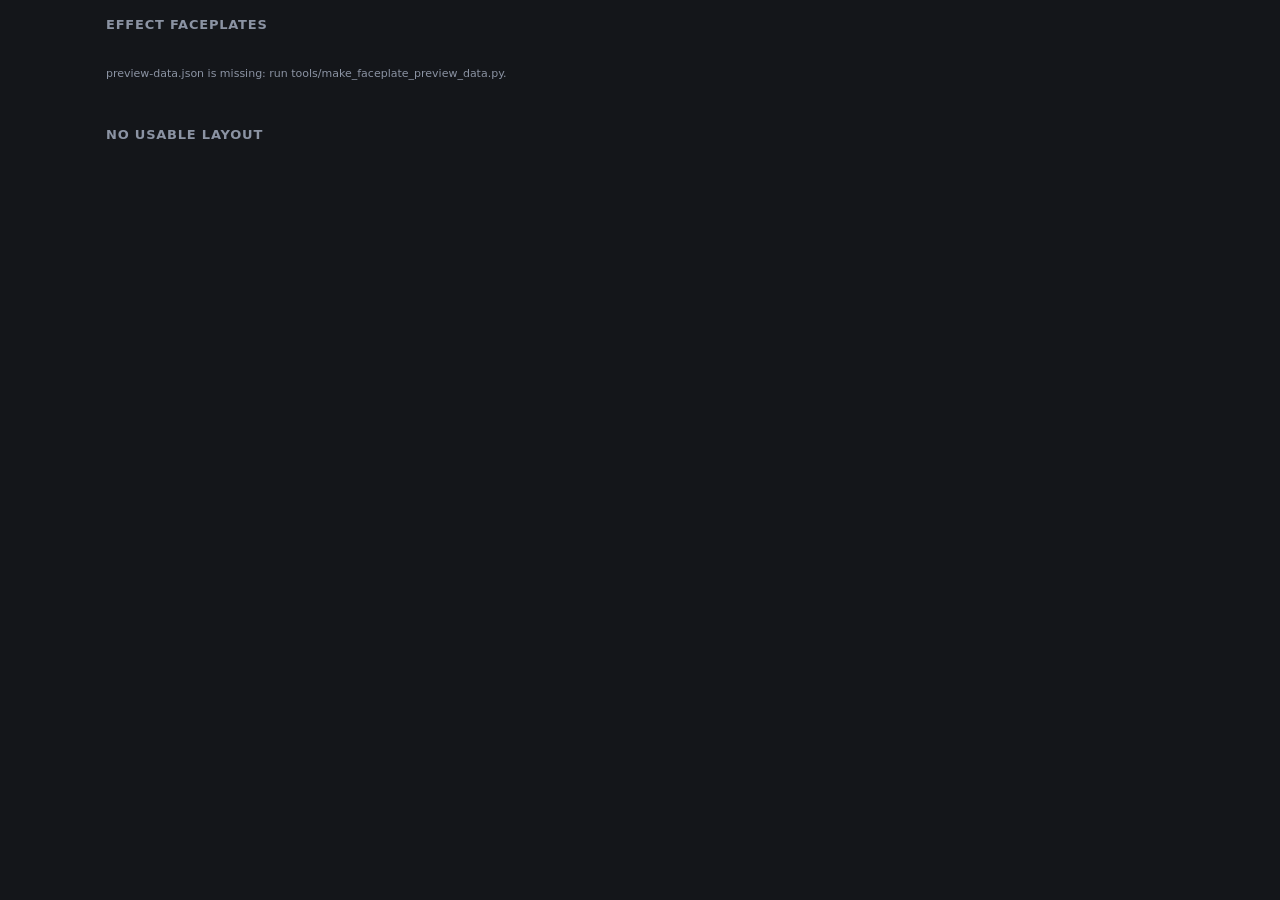
==== commit 1de12706: "AFX: per-effect parameter contracts live in the catalog, resolved by profile and type id The Zen Go " ====
--- a/webui/static/faceplate/preview.html
+++ b/webui/static/faceplate/preview.html
@@ -30,7 +30,7 @@
   const missing = [];
   let drawn = 0;
   for (const effect of Object.values(data).sort((a, b) => a.type - b.type)) {
-    const face = await loadFaceplate(effect.type);
+    const face = await loadFaceplate(effect.effect_id);
     if (!face) { missing.push(`${effect.label} (${effect.type})`); continue; }
     const item = document.createElement('div');
     item.className = 'insert-params preview-item';
--- a/webui/static/app.css
+++ b/webui/static/app.css
@@ -209,6 +209,7 @@
   #settings .modal-bd > :first-child { border-top:0; }
   #settings .strip h3, #settings .sgroup h3 { margin:0 0 6px; font-size:11px; color:var(--dim); text-transform:uppercase; letter-spacing:.05em; }
   #settings .strip .row, #settings .srow { display:flex; align-items:center; gap:8px; margin:3px 0; }
+  #settings .srow[hidden] { display:none; }
   #settings .srow > span:first-child { flex:0 0 74px; color:var(--dim); font-size:12px; }
   #settings .srow select { flex:1 1 0; min-width:0; background:#0e1116; color:var(--fg);
                            border:1px solid var(--line); border-radius:5px; padding:3px 6px; font:12px ui-monospace,monospace; }
